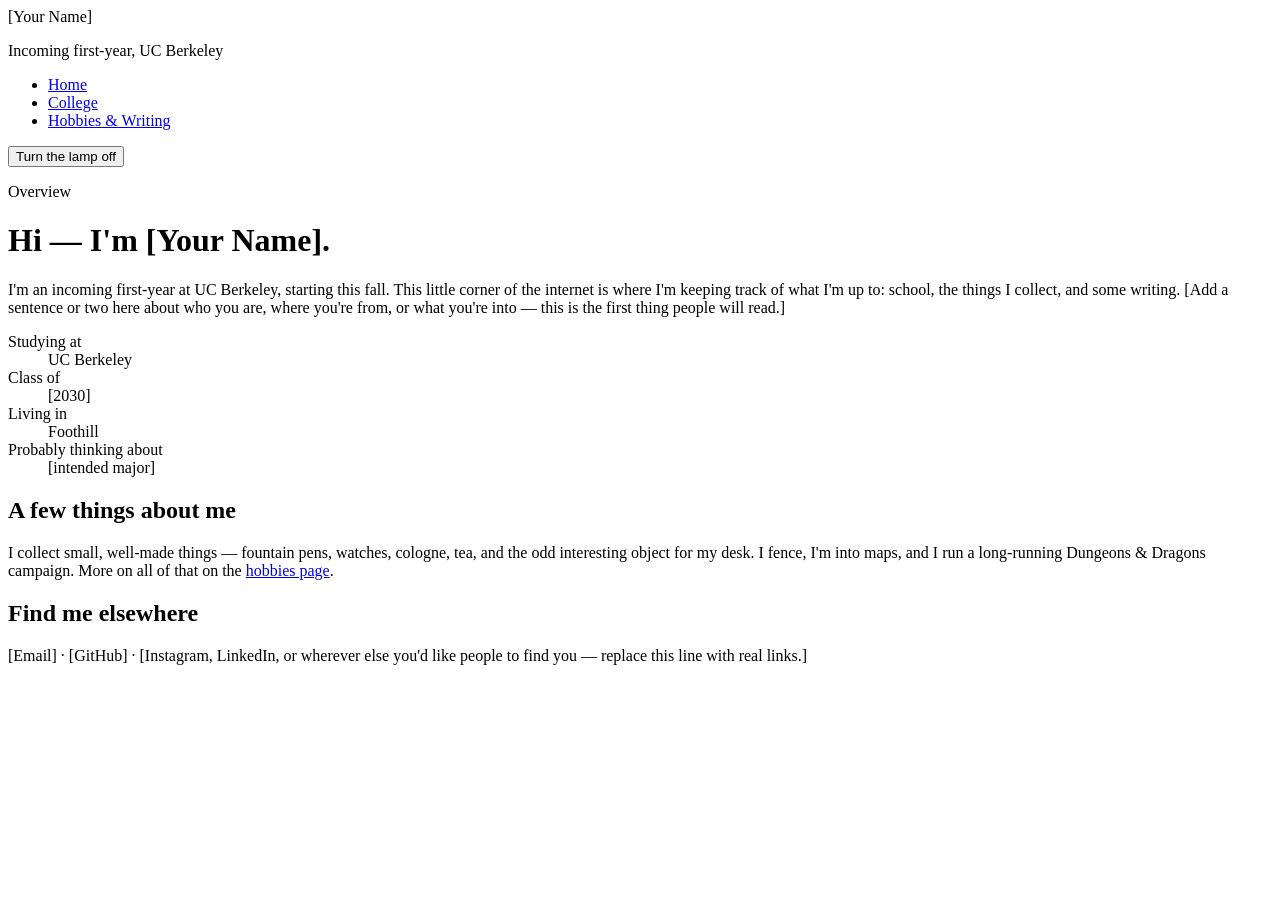
==== index.html @ f9ba8dd5 "Add files via upload" ====
<!DOCTYPE html>
<html lang="en">
<head>
<meta charset="UTF-8">
<meta name="viewport" content="width=device-width, initial-scale=1.0">
<title>[Your Name] — Home</title>
<meta name="description" content="Personal site of [Your Name], incoming first-year at UC Berkeley.">
<link rel="preconnect" href="https://fonts.googleapis.com">
<link href="https://fonts.googleapis.com/css2?family=Fraunces:opsz,wght@9..144,500;9..144,600&family=Inter:wght@400;500;600&display=swap" rel="stylesheet">
<link rel="stylesheet" href="css/style.css">
<script>
  // Apply saved theme before paint to avoid a flash of the wrong theme
  (function(){var t=localStorage.getItem('site-theme');if(t==='dark'){document.documentElement.setAttribute('data-theme','dark');}})();
</script>
</head>
<body>
<div class="shell">

  <aside class="sidebar">
    <div class="mark">[Your Name]</div>
    <p class="tagline">Incoming first-year, UC Berkeley</p>
    <nav class="primary-nav" aria-label="Primary">
      <ul>
        <li><a href="index.html" class="active">Home</a></li>
        <li><a href="college.html">College</a></li>
        <li><a href="hobbies.html">Hobbies &amp; Writing</a></li>
      </ul>
    </nav>
    <div class="sidebar-footer">
      <button type="button" class="lamp-toggle" data-lamp-toggle>Turn the lamp off</button>
    </div>
  </aside>

  <main>
    <div class="content">
      <p class="eyebrow">Overview</p>
      <h1>Hi — I'm [Your Name].</h1>
      <p>
        I'm an incoming first-year at UC Berkeley, starting this fall.
        This little corner of the internet is where I'm keeping track of
        what I'm up to: school, the things I collect, and some writing.
        [Add a sentence or two here about who you are, where you're from,
        or what you're into — this is the first thing people will read.]
      </p>

      <dl class="facts-grid">
        <div class="fact">
          <dt>Studying at</dt>
          <dd>UC Berkeley</dd>
        </div>
        <div class="fact">
          <dt>Class of</dt>
          <dd>[2030]</dd>
        </div>
        <div class="fact">
          <dt>Living in</dt>
          <dd>Foothill</dd>
        </div>
        <div class="fact">
          <dt>Probably thinking about</dt>
          <dd>[intended major]</dd>
        </div>
      </dl>

      <h2>A few things about me</h2>
      <p>
        I collect small, well-made things — fountain pens, watches,
        cologne, tea, and the odd interesting object for my desk. I fence,
        I'm into maps, and I run a long-running Dungeons &amp; Dragons
        campaign. More on all of that on the
        <a href="hobbies.html">hobbies page</a>.
      </p>

      <h2>Find me elsewhere</h2>
      <p>
        [Email] · [GitHub] · [Instagram, LinkedIn, or wherever else you'd
        like people to find you — replace this line with real links.]
      </p>
    </div>
  </main>

</div>
<script src="js/script.js"></script>
</body>
</html>
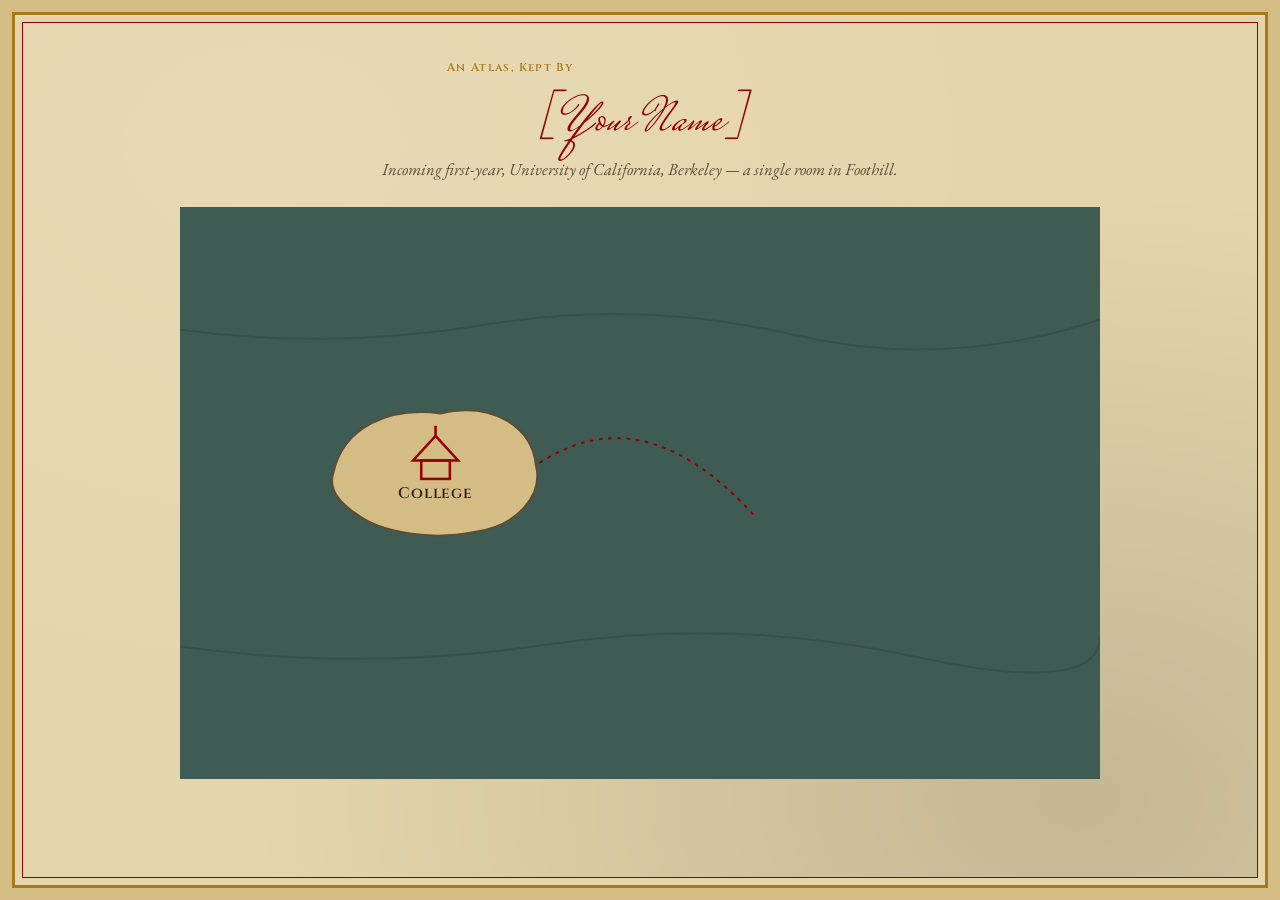
==== commit 76ffa34a: "Update title and restructure HTML layout" ====
--- a/index.html
+++ b/index.html
@@ -3,83 +3,48 @@
 <head>
 <meta charset="UTF-8">
 <meta name="viewport" content="width=device-width, initial-scale=1.0">
-<title>[Your Name] — Home</title>
+<title>[Your Name] — An Atlas</title>
 <meta name="description" content="Personal site of [Your Name], incoming first-year at UC Berkeley.">
 <link rel="preconnect" href="https://fonts.googleapis.com">
-<link href="https://fonts.googleapis.com/css2?family=Fraunces:opsz,wght@9..144,500;9..144,600&family=Inter:wght@400;500;600&display=swap" rel="stylesheet">
+<link href="https://fonts.googleapis.com/css2?family=Cinzel:wght@600&family=EB+Garamond:ital,wght@0,400;0,600;1,400;1,600&family=Mrs+Saint+Delafield&display=swap" rel="stylesheet">
 <link rel="stylesheet" href="css/style.css">
 <script>
-  // Apply saved theme before paint to avoid a flash of the wrong theme
   (function(){var t=localStorage.getItem('site-theme');if(t==='dark'){document.documentElement.setAttribute('data-theme','dark');}})();
 </script>
 </head>
 <body>
-<div class="shell">
+<div class="page-frame">
 
-  <aside class="sidebar">
-    <div class="mark">[Your Name]</div>
-    <p class="tagline">Incoming first-year, UC Berkeley</p>
-    <nav class="primary-nav" aria-label="Primary">
-      <ul>
-        <li><a href="index.html" class="active">Home</a></li>
-        <li><a href="college.html">College</a></li>
-        <li><a href="hobbies.html">Hobbies &amp; Writing</a></li>
-      </ul>
-    </nav>
-    <div class="sidebar-footer">
-      <button type="button" class="lamp-toggle" data-lamp-toggle>Turn the lamp off</button>
-    </div>
-  </aside>
+  <header class="atlas-header">
+    <p class="small-caps-label">An Atlas, Kept By</p>
+    <h1>[Your Name]</h1>
+    <p class="tagline">Incoming first-year, University of California, Berkeley — a single room in Foothill.</p>
+  </header>
 
-  <main>
-    <div class="content">
-      <p class="eyebrow">Overview</p>
-      <h1>Hi — I'm [Your Name].</h1>
-      <p>
-        I'm an incoming first-year at UC Berkeley, starting this fall.
-        This little corner of the internet is where I'm keeping track of
-        what I'm up to: school, the things I collect, and some writing.
-        [Add a sentence or two here about who you are, where you're from,
-        or what you're into — this is the first thing people will read.]
-      </p>
+  <div class="map-wrap">
+    <svg viewBox="0 0 900 560" role="img" aria-labelledby="mapTitle mapDesc">
+      <title id="mapTitle">A map of this site</title>
+      <desc id="mapDesc">An illustrated map with two isles — College and Hobbies &amp; Writing — each linking to a page.</desc>
 
-      <dl class="facts-grid">
-        <div class="fact">
-          <dt>Studying at</dt>
-          <dd>UC Berkeley</dd>
-        </div>
-        <div class="fact">
-          <dt>Class of</dt>
-          <dd>[2030]</dd>
-        </div>
-        <div class="fact">
-          <dt>Living in</dt>
-          <dd>Foothill</dd>
-        </div>
-        <div class="fact">
-          <dt>Probably thinking about</dt>
-          <dd>[intended major]</dd>
-        </div>
-      </dl>
+      <!-- sea -->
+      <rect x="0" y="0" width="900" height="560" fill="var(--sea)"></rect>
+      <path d="M0,120 Q150,140 300,115 T600,125 T900,110" stroke="var(--sea-deep)" stroke-width="2" fill="none" opacity=".5"></path>
+      <path d="M0,430 Q180,455 360,428 T720,440 T900,420" stroke="var(--sea-deep)" stroke-width="2" fill="none" opacity=".5"></path>
 
-      <h2>A few things about me</h2>
-      <p>
-        I collect small, well-made things — fountain pens, watches,
-        cologne, tea, and the odd interesting object for my desk. I fence,
-        I'm into maps, and I run a long-running Dungeons &amp; Dragons
-        campaign. More on all of that on the
-        <a href="hobbies.html">hobbies page</a>.
-      </p>
+      <!-- route between isles -->
+      <path class="route-line" d="M345,255 Q450,180 560,300"></path>
 
-      <h2>Find me elsewhere</h2>
-      <p>
-        [Email] · [GitHub] · [Instagram, LinkedIn, or wherever else you'd
-        like people to find you — replace this line with real links.]
-      </p>
-    </div>
-  </main>
+      <!-- College isle -->
+      <a href="college.html" class="isle-link" aria-label="Go to the College page">
+        <path class="isle-shape" d="M150,260 C160,215 205,195 255,202 C305,190 345,215 348,252 C356,282 330,312 288,318 C248,326 198,320 172,300 C154,288 145,275 150,260 Z"></path>
+        <g class="isle-icon" transform="translate(250,238)">
+          <path d="M-22,10 L0,-14 L22,10 Z" fill="none" stroke="var(--oxblood)" stroke-width="2.5"></path>
+          <rect x="-14" y="10" width="28" height="18" fill="none" stroke="var(--oxblood)" stroke-width="2.5"></rect>
+          <line x1="0" y1="-14" x2="0" y2="-24" stroke="var(--oxblood)" stroke-width="2.5"></line>
+        </g>
+        <text class="isle-label" x="250" y="285" text-anchor="middle">College</text>
+      </a>
 
-</div>
-<script src="js/script.js"></script>
-</body>
-</html>
+      <!-- Hobbies & Writing isle -->
+      <a href="hobbies.html" class="isle-link" aria-label="Go to the Hobbies and Writing page">
+        <path class="isle-shape"
--- a/css/style.css
+++ b/css/style.css
@@ -0,0 +1,335 @@
+/* ============================================
+   Personal site — antique atlas / chart theme
+   ============================================ */
+
+:root {
+  --parchment: #e4d5ac;
+  --parchment-deep: #d3bd85;
+  --ink: #2b2013;
+  --ink-soft: #5c4d38;
+  --oxblood: #950000;
+  --oxblood-soft: #7a1f1f;
+  --gold: #a8791a;
+  --gold-bright: #c9971f;
+  --sea: #3e5c54;
+  --sea-deep: #2c4640;
+  --rule: #a9895a;
+  --radius: 2px;
+  --maxw: 660px;
+}
+
+html[data-theme="dark"] {
+  --parchment: #1c1712;
+  --parchment-deep: #140f0b;
+  --ink: #ecdfc0;
+  --ink-soft: #b8a67f;
+  --oxblood: #c23b3b;
+  --oxblood-soft: #e0605f;
+  --gold: #d4af37;
+  --gold-bright: #e8c766;
+  --sea: #24413b;
+  --sea-deep: #162b26;
+  --rule: #5c4d38;
+}
+
+* { box-sizing: border-box; }
+
+body {
+  margin: 0;
+  background: var(--parchment-deep);
+  color: var(--ink);
+  font-family: "EB Garamond", Georgia, serif;
+  font-size: 19px;
+  line-height: 1.6;
+  transition: background-color .2s ease, color .2s ease;
+}
+
+h1, h2 {
+  font-family: "Mrs Saint Delafield", cursive;
+  font-weight: 400;
+  color: var(--oxblood);
+  margin: 0 0 .25rem;
+  line-height: 1.15;
+}
+
+h1 { font-size: 3.1rem; }
+h2 { font-size: 2rem; margin-top: 2.25rem; }
+
+h3 {
+  font-family: "EB Garamond", Georgia, serif;
+  font-style: italic;
+  font-weight: 600;
+  font-size: 1.2rem;
+  color: var(--ink);
+  margin: 0 0 .4rem;
+}
+
+p { margin: 0 0 1.1rem; max-width: var(--maxw); }
+
+a { color: var(--oxblood-soft); }
+a:hover { color: var(--gold-bright); }
+
+a:focus-visible, button:focus-visible {
+  outline: 2px solid var(--gold-bright);
+  outline-offset: 2px;
+}
+
+.small-caps-label {
+  font-family: "Cinzel", serif;
+  font-weight: 600;
+  font-size: .72rem;
+  letter-spacing: .12em;
+  color: var(--gold);
+}
+
+/* ---------- page frame ---------- */
+
+.page-frame {
+  position: relative;
+  margin: 12px;
+  min-height: calc(100vh - 24px);
+  background: var(--parchment);
+  background-image:
+    radial-gradient(ellipse at 20% 15%, rgba(255,255,255,.10), transparent 55%),
+    radial-gradient(ellipse at 85% 90%, rgba(0,0,0,.14), transparent 55%);
+  border: 3px solid var(--gold);
+  box-shadow:
+    inset 0 0 0 7px var(--parchment),
+    inset 0 0 0 8px var(--oxblood);
+  padding: 2.75rem 1.5rem 3rem;
+}
+
+/* ---------- chart nav (subpages) ---------- */
+
+.chart-nav {
+  display: flex;
+  justify-content: space-between;
+  align-items: baseline;
+  max-width: 920px;
+  margin: 0 auto 2rem;
+  padding-bottom: .85rem;
+  border-bottom: 1px solid var(--rule);
+}
+
+.chart-nav .return-link {
+  font-style: italic;
+  text-decoration: none;
+  font-size: 1.02rem;
+}
+
+.chart-nav .return-link:hover { text-decoration: underline; }
+
+.chart-nav .mark {
+  font-family: "Mrs Saint Delafield", cursive;
+  color: var(--ink-soft);
+  font-size: 1.3rem;
+}
+
+/* ---------- generic page column ---------- */
+
+.column {
+  max-width: 920px;
+  margin: 0 auto;
+}
+
+.column .content { max-width: var(--maxw); }
+
+.content > p:first-of-type::first-letter {
+  font-family: "Mrs Saint Delafield", cursive;
+  font-size: 3.4rem;
+  color: var(--oxblood);
+  float: left;
+  line-height: .8;
+  margin: .1rem .15rem 0 0;
+}
+
+/* ---------- home page ---------- */
+
+.atlas-header { text-align: center; max-width: 920px; margin: 0 auto 1.5rem; }
+.atlas-header .tagline {
+  font-style: italic;
+  color: var(--ink-soft);
+  max-width: none;
+  font-size: 1.05rem;
+}
+
+.map-wrap { max-width: 920px; margin: 0 auto; }
+
+.map-wrap svg { width: 100%; height: auto; display: block; }
+
+.isle-link { cursor: pointer; }
+.isle-link .isle-shape { transition: fill .2s ease; fill: var(--parchment-deep); stroke: var(--ink-soft); stroke-width: 2; }
+.isle-link:hover .isle-shape, .isle-link:focus-visible .isle-shape { fill: var(--gold); }
+.isle-link .isle-icon { transition: transform .2s ease; transform-origin: center; }
+.isle-link:hover .isle-icon, .isle-link:focus-visible .isle-icon { transform: translateY(-5px); }
+.isle-link .isle-label { font-family: "Cinzel", serif; font-weight: 600; font-size: 15px; letter-spacing: .06em; fill: var(--ink); transition: fill .2s ease; }
+.isle-link:hover .isle-label, .isle-link:focus-visible .isle-label { fill: var(--oxblood); }
+.isle-link:focus-visible { outline: none; }
+
+.route-line { fill: none; stroke: var(--oxblood); stroke-width: 2; stroke-dasharray: 2 7; stroke-linecap: round; }
+
+.compass text { font-family: "Cinzel", serif; font-weight: 600; fill: var(--ink-soft); }
+.compass .needle { fill: var(--oxblood); }
+.compass circle, .compass line { stroke: var(--gold); }
+
+.map-hint {
+  text-align: center;
+  font-style: italic;
+  color: var(--ink-soft);
+  font-size: .95rem;
+  margin: 1.25rem 0 2rem;
+}
+
+/* ---------- legend / key cartouche ---------- */
+
+.legend {
+  max-width: 560px;
+  margin: 0 auto 1rem;
+  border: 1px solid var(--rule);
+  padding: 1.1rem 1.4rem;
+  background: rgba(0,0,0,.02);
+}
+
+.legend h2 {
+  font-size: 1.3rem;
+  text-align: center;
+  margin-top: 0;
+}
+
+.legend dl {
+  display: grid;
+  grid-template-columns: auto 1fr;
+  gap: .35rem 1rem;
+  margin: 0;
+}
+
+.legend dt {
+  font-family: "Cinzel", serif;
+  font-size: .7rem;
+  letter-spacing: .08em;
+  color: var(--gold);
+  align-self: baseline;
+  padding-top: .1rem;
+}
+
+.legend dd { margin: 0; }
+
+.footer-note {
+  text-align: center;
+  font-size: .82rem;
+  color: var(--ink-soft);
+  margin-top: 2.5rem;
+}
+
+.lamp-toggle {
+  display: block;
+  margin: 1rem auto 0;
+  background: none;
+  border: 1px solid var(--rule);
+  color: var(--ink-soft);
+  font-family: "EB Garamond", serif;
+  font-style: italic;
+  font-size: .85rem;
+  padding: .3rem .8rem;
+  border-radius: var(--radius);
+  cursor: pointer;
+}
+
+.lamp-toggle:hover { border-color: var(--gold); color: var(--ink); }
+
+/* ---------- dispatch card ---------- */
+
+.card {
+  position: relative;
+  border: 1px solid var(--rule);
+  background: rgba(0,0,0,.02);
+  padding: 1.3rem 1.4rem 1.1rem;
+  margin: 1.6rem 0;
+  max-width: var(--maxw);
+}
+
+.card .tab {
+  position: absolute;
+  top: -.65rem;
+  left: 1rem;
+  background: var(--oxblood);
+  color: var(--parchment);
+  font-family: "Cinzel", serif;
+  font-size: .65rem;
+  letter-spacing: .08em;
+  padding: .2rem .6rem;
+  border: 1px solid var(--gold);
+}
+
+.card h3 { margin-top: 0; }
+.card p:last-child { margin-bottom: 0; }
+
+/* ---------- timeline (ship's log) ---------- */
+
+.timeline { margin: 1.5rem 0 2rem; max-width: var(--maxw); }
+
+.timeline-item {
+  position: relative;
+  padding-left: 1.4rem;
+  border-left: 2px dashed var(--oxblood-soft);
+  padding-bottom: 1.75rem;
+}
+
+.timeline-item:last-child { padding-bottom: 0; }
+
+.timeline-item::before {
+  content: "";
+  position: absolute;
+  left: -6px;
+  top: .3rem;
+  width: 9px;
+  height: 9px;
+  border-radius: 50%;
+  background: var(--gold);
+  border: 1px solid var(--oxblood);
+}
+
+.timeline-year {
+  display: block;
+  font-family: "Cinzel", serif;
+  color: var(--oxblood);
+  font-size: .78rem;
+  letter-spacing: .06em;
+  margin-bottom: .15rem;
+}
+
+/* ---------- tags ---------- */
+
+.tag {
+  display: inline-block;
+  font-family: "Cinzel", serif;
+  font-size: .68rem;
+  letter-spacing: .05em;
+  padding: .25rem .6rem;
+  border: 1px solid var(--oxblood);
+  color: var(--oxblood-soft);
+  margin: .15rem .35rem .15rem 0;
+}
+
+.tag-row { margin: .9rem 0 1.6rem; max-width: var(--maxw); }
+
+hr.rule {
+  border: none;
+  border-top: 1px solid var(--rule);
+  margin: 2.5rem 0;
+  max-width: var(--maxw);
+}
+
+/* ---------- responsive ---------- */
+
+@media (max-width: 640px) {
+  body { font-size: 17px; }
+  h1 { font-size: 2.4rem; }
+  .page-frame { padding: 2rem 1rem 2.5rem; }
+  .legend dl { grid-template-columns: 1fr; gap: .1rem 0; }
+  .legend dt { margin-top: .5rem; }
+}
+
+@media (prefers-reduced-motion: reduce) {
+  * { transition: none !important; }
+}
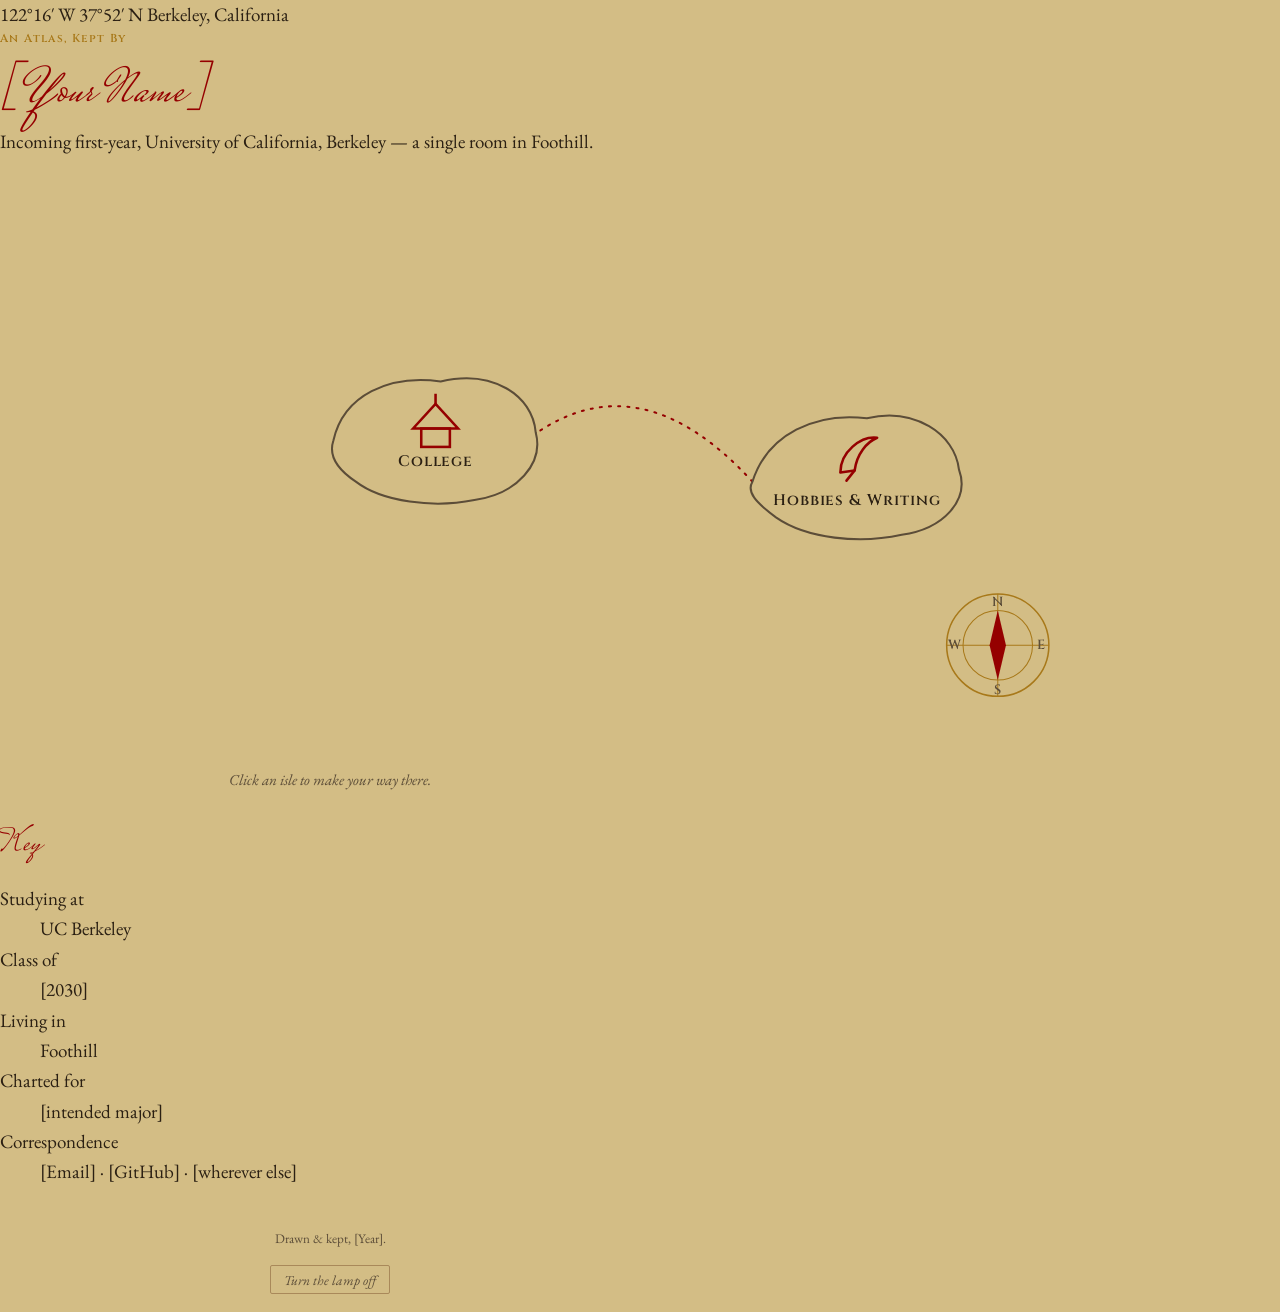
==== commit 07b4f8aa: "Add files via upload" ====
--- a/index.html
+++ b/index.html
@@ -13,23 +13,29 @@
 </script>
 </head>
 <body>
-<div class="page-frame">
 
-  <header class="atlas-header">
+<div class="ocean-scene" aria-hidden="true">
+  <div class="ocean-layer ocean-layer--graticule" data-speed="0.02"></div>
+  <div class="ocean-layer ocean-layer--waves-1" data-speed="0.06"></div>
+  <div class="ocean-layer ocean-layer--waves-2" data-speed="0.1"></div>
+  <div class="ocean-layer ocean-layer--waves-3" data-speed="0.14"></div>
+  <span class="geo-label geo-label--tl">122°16&prime; W</span>
+  <span class="geo-label geo-label--tr">37°52&prime; N</span>
+  <span class="geo-label geo-label--bl">Berkeley, California</span>
+</div>
+
+<main class="archipelago">
+
+  <div class="isle-block isle-block--1 isle-block--hero">
     <p class="small-caps-label">An Atlas, Kept By</p>
     <h1>[Your Name]</h1>
     <p class="tagline">Incoming first-year, University of California, Berkeley — a single room in Foothill.</p>
-  </header>
+  </div>
 
   <div class="map-wrap">
     <svg viewBox="0 0 900 560" role="img" aria-labelledby="mapTitle mapDesc">
       <title id="mapTitle">A map of this site</title>
       <desc id="mapDesc">An illustrated map with two isles — College and Hobbies &amp; Writing — each linking to a page.</desc>
-
-      <!-- sea -->
-      <rect x="0" y="0" width="900" height="560" fill="var(--sea)"></rect>
-      <path d="M0,120 Q150,140 300,115 T600,125 T900,110" stroke="var(--sea-deep)" stroke-width="2" fill="none" opacity=".5"></path>
-      <path d="M0,430 Q180,455 360,428 T720,440 T900,420" stroke="var(--sea-deep)" stroke-width="2" fill="none" opacity=".5"></path>
 
       <!-- route between isles -->
       <path class="route-line" d="M345,255 Q450,180 560,300"></path>
@@ -47,4 +53,49 @@
 
       <!-- Hobbies & Writing isle -->
       <a href="hobbies.html" class="isle-link" aria-label="Go to the Hobbies and Writing page">
-        <path class="isle-shape"
+        <path class="isle-shape" d="M560,300 C575,253 622,232 672,238 C718,227 758,253 762,288 C773,318 747,346 706,352 C665,361 613,356 583,335 C563,320 554,310 560,300 Z"></path>
+        <g class="isle-icon" transform="translate(662,275)">
+          <path d="M-16,16 C-16,-4 4,-20 20,-18 C10,-14 0,-2 -2,14 Z" fill="none" stroke="var(--oxblood)" stroke-width="2.5" stroke-linejoin="round"></path>
+          <line x1="-2" y1="14" x2="-10" y2="24" stroke="var(--oxblood)" stroke-width="2.5" stroke-linecap="round"></line>
+        </g>
+        <text class="isle-label" x="662" y="323" text-anchor="middle">Hobbies &amp; Writing</text>
+      </a>
+
+      <!-- compass rose -->
+      <g class="compass" transform="translate(800,460)">
+        <circle cx="0" cy="0" r="50" fill="none" stroke-width="1.5"></circle>
+        <circle cx="0" cy="0" r="34" fill="none" stroke-width="1"></circle>
+        <line x1="0" y1="-50" x2="0" y2="50" stroke-width="1"></line>
+        <line x1="-50" y1="0" x2="50" y2="0" stroke-width="1"></line>
+        <polygon class="needle" points="0,-34 8,0 0,34 -8,0"></polygon>
+        <text x="0" y="-38" text-anchor="middle" font-size="13">N</text>
+        <text x="0" y="48" text-anchor="middle" font-size="13">S</text>
+        <text x="42" y="4" text-anchor="middle" font-size="13">E</text>
+        <text x="-42" y="4" text-anchor="middle" font-size="13">W</text>
+      </g>
+    </svg>
+  </div>
+
+  <p class="map-hint">Click an isle to make your way there.</p>
+
+  <div class="isle-block isle-block--2">
+    <h2>Key</h2>
+    <dl class="key-list">
+      <dt>Studying at</dt><dd>UC Berkeley</dd>
+      <dt>Class of</dt><dd>[2030]</dd>
+      <dt>Living in</dt><dd>Foothill</dd>
+      <dt>Charted for</dt><dd>[intended major]</dd>
+      <dt>Correspondence</dt><dd>[Email] · [GitHub] · [wherever else]</dd>
+    </dl>
+  </div>
+
+  <p class="footer-note">
+    Drawn &amp; kept, [Year].<br>
+    <button type="button" class="lamp-toggle" data-lamp-toggle>Trim the lamp</button>
+  </p>
+
+</main>
+
+<script src="js/script.js"></script>
+</body>
+</html>
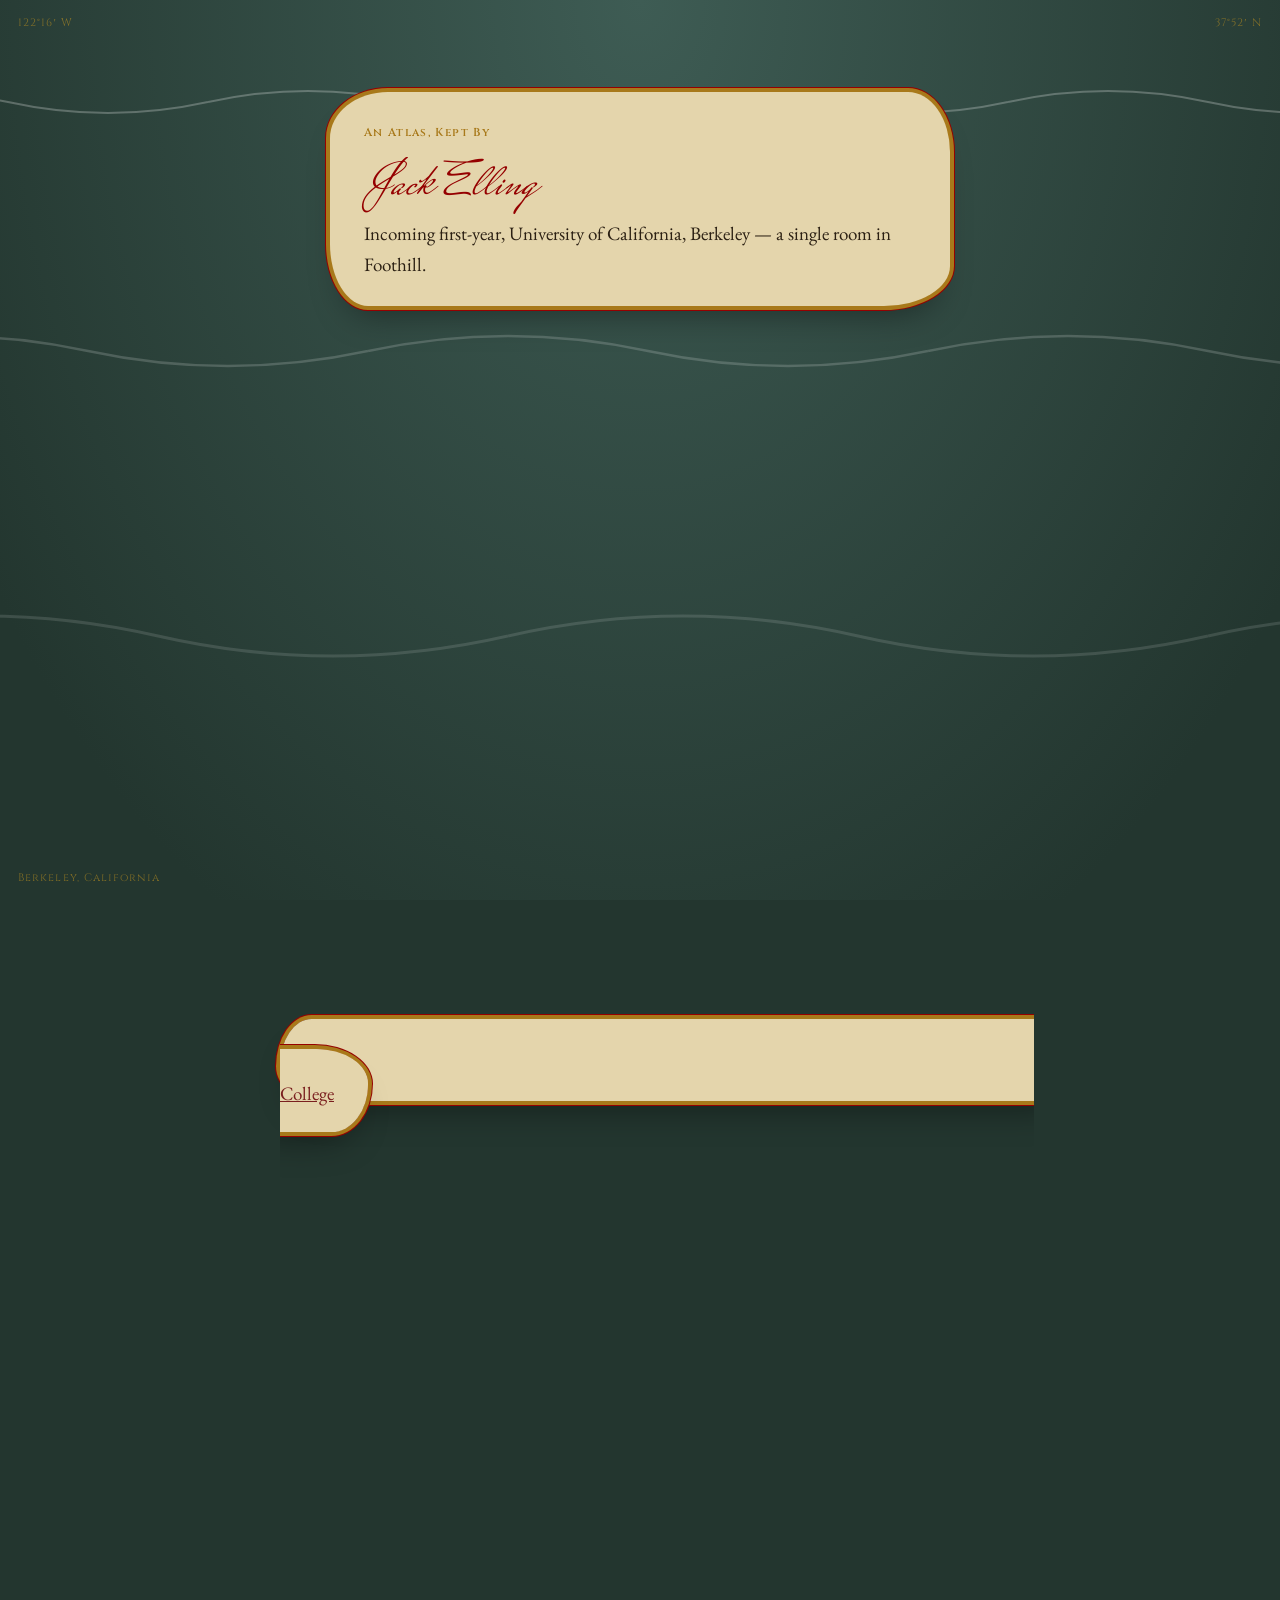
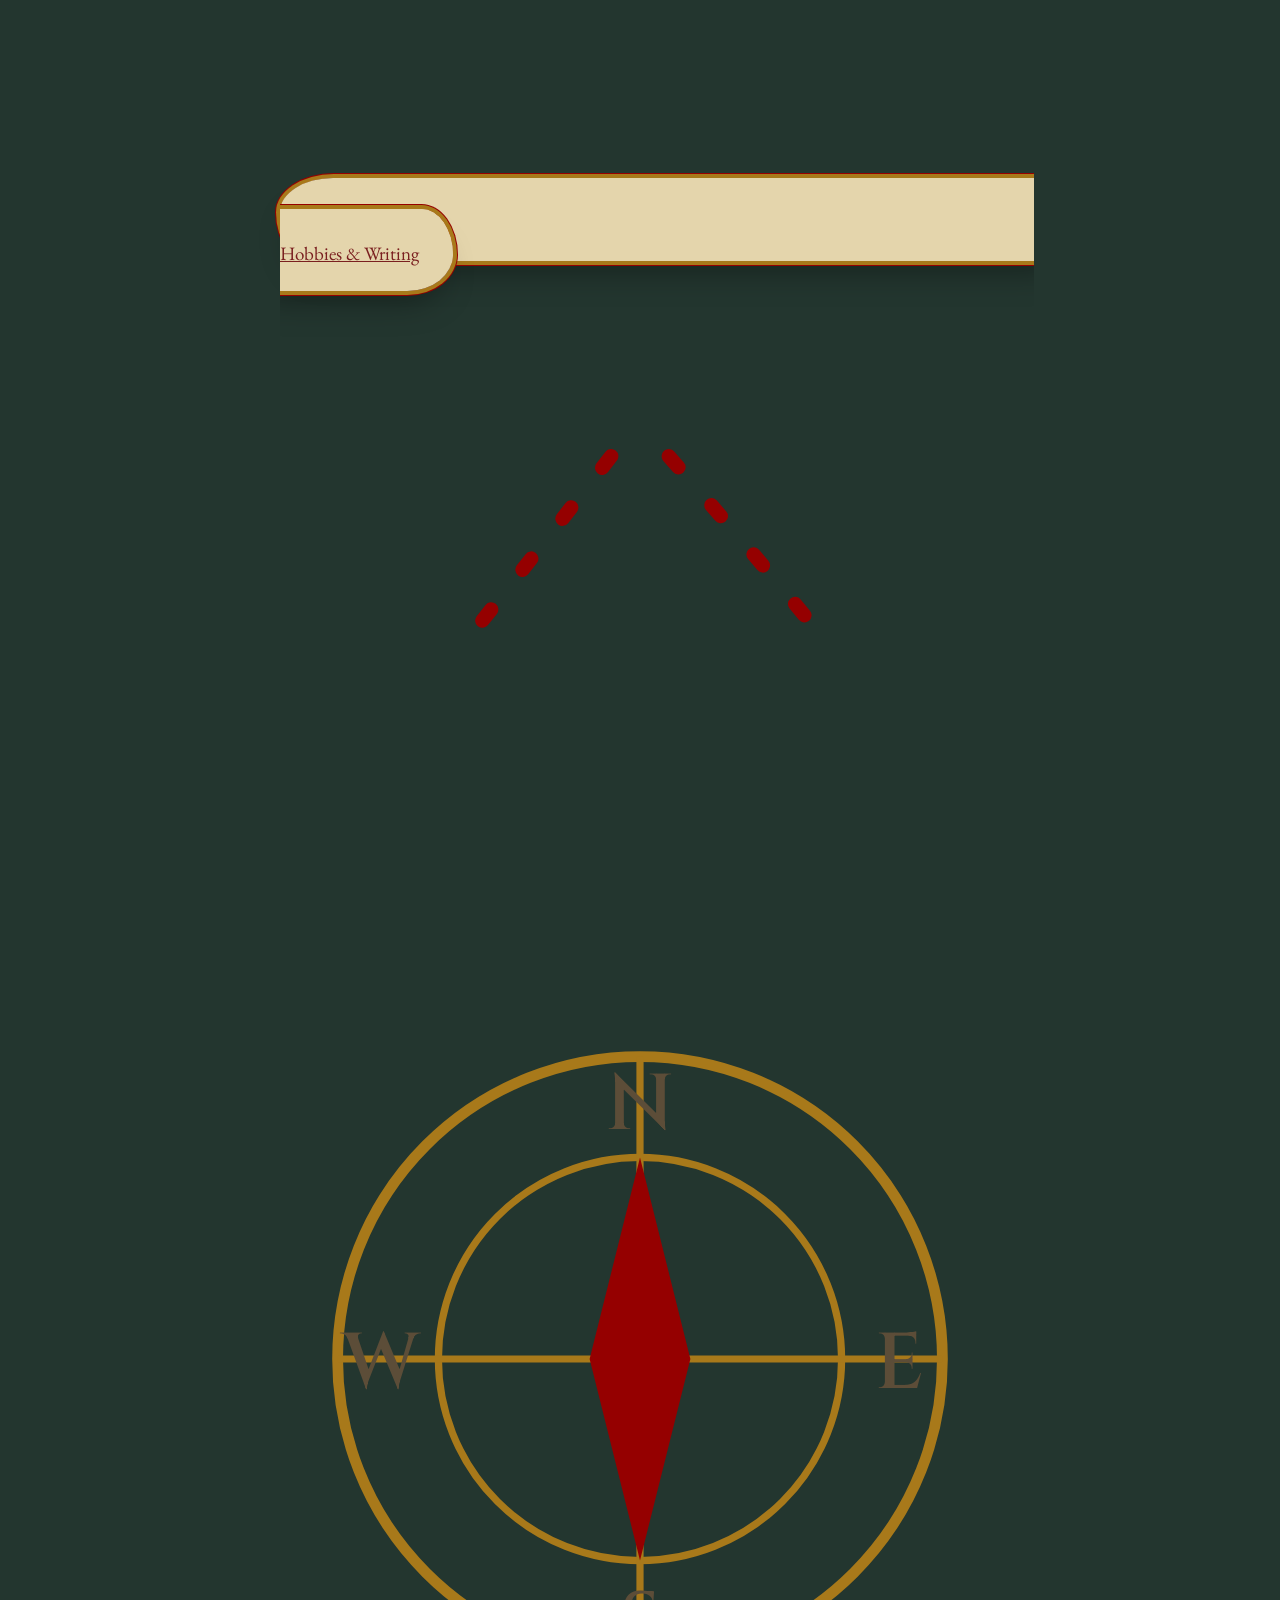
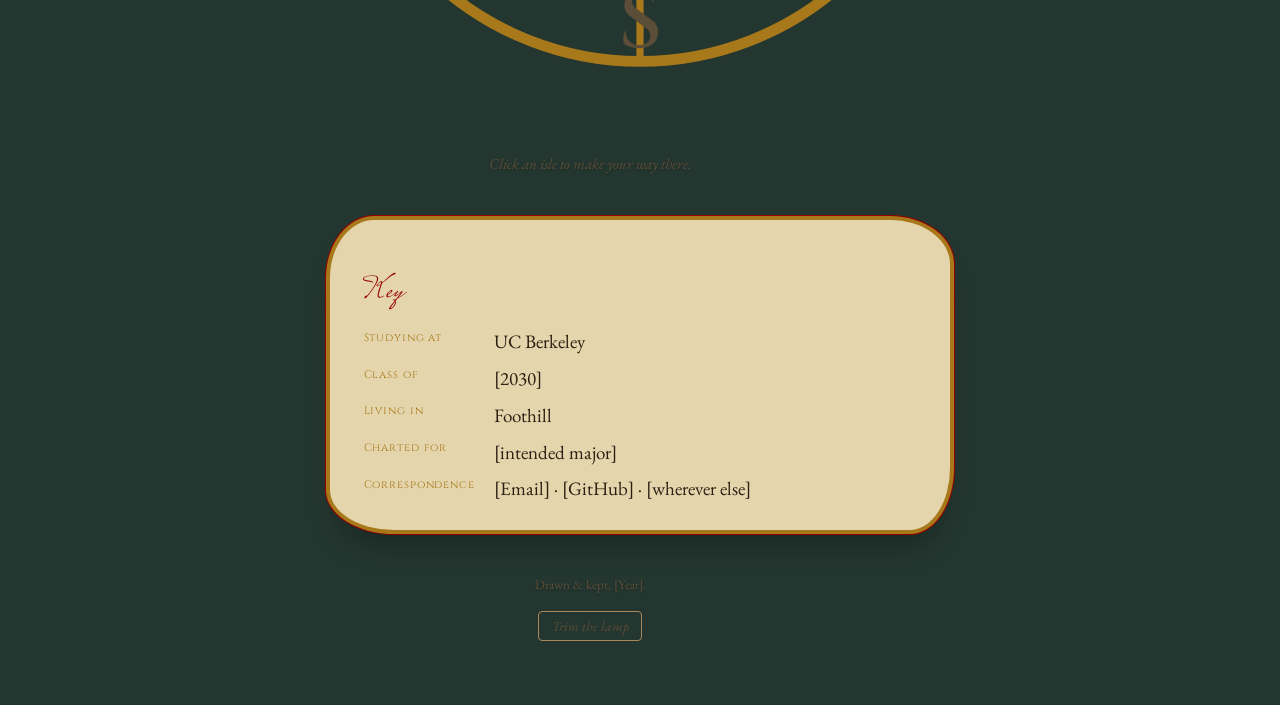
==== commit b34ba943: "Add files via upload" ====
--- a/index.html
+++ b/index.html
@@ -3,8 +3,8 @@
 <head>
 <meta charset="UTF-8">
 <meta name="viewport" content="width=device-width, initial-scale=1.0">
-<title>[Your Name] — An Atlas</title>
-<meta name="description" content="Personal site of [Your Name], incoming first-year at UC Berkeley.">
+<title>Jack Elling — An Atlas</title>
+<meta name="description" content="Personal site of Jack Elling, incoming first-year at UC Berkeley.">
 <link rel="preconnect" href="https://fonts.googleapis.com">
 <link href="https://fonts.googleapis.com/css2?family=Cinzel:wght@600&family=EB+Garamond:ital,wght@0,400;0,600;1,400;1,600&family=Mrs+Saint+Delafield&display=swap" rel="stylesheet">
 <link rel="stylesheet" href="css/style.css">
@@ -15,10 +15,10 @@
 <body>
 
 <div class="ocean-scene" aria-hidden="true">
-  <div class="ocean-layer ocean-layer--graticule" data-speed="0.02"></div>
   <div class="ocean-layer ocean-layer--waves-1" data-speed="0.06"></div>
   <div class="ocean-layer ocean-layer--waves-2" data-speed="0.1"></div>
   <div class="ocean-layer ocean-layer--waves-3" data-speed="0.14"></div>
+  <svg class="graticule-svg"></svg>
   <span class="geo-label geo-label--tl">122°16&prime; W</span>
   <span class="geo-label geo-label--tr">37°52&prime; N</span>
   <span class="geo-label geo-label--bl">Berkeley, California</span>
@@ -26,59 +26,59 @@
 
 <main class="archipelago">
 
-  <div class="isle-block isle-block--1 isle-block--hero">
-    <p class="small-caps-label">An Atlas, Kept By</p>
-    <h1>[Your Name]</h1>
-    <p class="tagline">Incoming first-year, University of California, Berkeley — a single room in Foothill.</p>
-  </div>
+  <div class="atlas-cluster">
 
-  <div class="map-wrap">
-    <svg viewBox="0 0 900 560" role="img" aria-labelledby="mapTitle mapDesc">
-      <title id="mapTitle">A map of this site</title>
-      <desc id="mapDesc">An illustrated map with two isles — College and Hobbies &amp; Writing — each linking to a page.</desc>
+    <div class="isle--home isle-block isle-block--1">
+      <p class="small-caps-label">An Atlas, Kept By</p>
+      <h1>Jack Elling</h1>
+      <p class="tagline">Incoming first-year, University of California, Berkeley — a single room in Foothill.</p>
+    </div>
 
-      <!-- route between isles -->
-      <path class="route-line" d="M345,255 Q450,180 560,300"></path>
+    <a href="college.html" class="isle--nav isle--college isle-block isle-block--2" aria-label="Go to the College page">
+      <span class="isle-icon-wrap">
+        <svg viewBox="0 0 40 40" aria-hidden="true">
+          <path d="M6,24 L20,10 L34,24" fill="none" stroke-width="2.5" stroke-linejoin="round"></path>
+          <rect x="11" y="24" width="18" height="12" fill="none" stroke-width="2.5"></rect>
+          <line x1="20" y1="10" x2="20" y2="2" stroke-width="2.5"></line>
+        </svg>
+      </span>
+      <span class="isle-label-text">College</span>
+    </a>
 
-      <!-- College isle -->
-      <a href="college.html" class="isle-link" aria-label="Go to the College page">
-        <path class="isle-shape" d="M150,260 C160,215 205,195 255,202 C305,190 345,215 348,252 C356,282 330,312 288,318 C248,326 198,320 172,300 C154,288 145,275 150,260 Z"></path>
-        <g class="isle-icon" transform="translate(250,238)">
-          <path d="M-22,10 L0,-14 L22,10 Z" fill="none" stroke="var(--oxblood)" stroke-width="2.5"></path>
-          <rect x="-14" y="10" width="28" height="18" fill="none" stroke="var(--oxblood)" stroke-width="2.5"></rect>
-          <line x1="0" y1="-14" x2="0" y2="-24" stroke="var(--oxblood)" stroke-width="2.5"></line>
-        </g>
-        <text class="isle-label" x="250" y="285" text-anchor="middle">College</text>
-      </a>
+    <a href="hobbies.html" class="isle--nav isle--hobbies isle-block isle-block--3" aria-label="Go to the Hobbies and Writing page">
+      <span class="isle-icon-wrap">
+        <svg viewBox="0 0 40 40" aria-hidden="true">
+          <path d="M10,32 C10,14 24,4 36,6 C22,10 14,20 12,30 Z" fill="none" stroke-width="2.5" stroke-linejoin="round"></path>
+          <line x1="12" y1="30" x2="6" y2="36" stroke-width="2.5" stroke-linecap="round"></line>
+        </svg>
+      </span>
+      <span class="isle-label-text">Hobbies &amp; Writing</span>
+    </a>
 
-      <!-- Hobbies & Writing isle -->
-      <a href="hobbies.html" class="isle-link" aria-label="Go to the Hobbies and Writing page">
-        <path class="isle-shape" d="M560,300 C575,253 622,232 672,238 C718,227 758,253 762,288 C773,318 747,346 706,352 C665,361 613,356 583,335 C563,320 554,310 560,300 Z"></path>
-        <g class="isle-icon" transform="translate(662,275)">
-          <path d="M-16,16 C-16,-4 4,-20 20,-18 C10,-14 0,-2 -2,14 Z" fill="none" stroke="var(--oxblood)" stroke-width="2.5" stroke-linejoin="round"></path>
-          <line x1="-2" y1="14" x2="-10" y2="24" stroke="var(--oxblood)" stroke-width="2.5" stroke-linecap="round"></line>
-        </g>
-        <text class="isle-label" x="662" y="323" text-anchor="middle">Hobbies &amp; Writing</text>
-      </a>
+    <svg class="route-overlay" viewBox="0 0 100 100" preserveAspectRatio="none" aria-hidden="true">
+      <path class="route-line" d="M46,26 Q32,44 24,54"></path>
+      <path class="route-line" d="M54,26 Q68,42 76,52"></path>
+    </svg>
 
-      <!-- compass rose -->
-      <g class="compass" transform="translate(800,460)">
-        <circle cx="0" cy="0" r="50" fill="none" stroke-width="1.5"></circle>
-        <circle cx="0" cy="0" r="34" fill="none" stroke-width="1"></circle>
-        <line x1="0" y1="-50" x2="0" y2="50" stroke-width="1"></line>
-        <line x1="-50" y1="0" x2="50" y2="0" stroke-width="1"></line>
-        <polygon class="needle" points="0,-34 8,0 0,34 -8,0"></polygon>
-        <text x="0" y="-38" text-anchor="middle" font-size="13">N</text>
-        <text x="0" y="48" text-anchor="middle" font-size="13">S</text>
-        <text x="42" y="4" text-anchor="middle" font-size="13">E</text>
-        <text x="-42" y="4" text-anchor="middle" font-size="13">W</text>
+    <svg class="cluster-compass compass" viewBox="0 0 100 100" aria-hidden="true">
+      <g transform="translate(50,50)">
+        <circle cx="0" cy="0" r="42" fill="none" stroke-width="1.5"></circle>
+        <circle cx="0" cy="0" r="28" fill="none" stroke-width="1"></circle>
+        <line x1="0" y1="-42" x2="0" y2="42" stroke-width="1"></line>
+        <line x1="-42" y1="0" x2="42" y2="0" stroke-width="1"></line>
+        <polygon class="needle" points="0,-28 7,0 0,28 -7,0"></polygon>
+        <text x="0" y="-32" text-anchor="middle" font-size="11">N</text>
+        <text x="0" y="40" text-anchor="middle" font-size="11">S</text>
+        <text x="36" y="4" text-anchor="middle" font-size="11">E</text>
+        <text x="-36" y="4" text-anchor="middle" font-size="11">W</text>
       </g>
     </svg>
+
   </div>
 
   <p class="map-hint">Click an isle to make your way there.</p>
 
-  <div class="isle-block isle-block--2">
+  <div class="isle-block isle-block--4">
     <h2>Key</h2>
     <dl class="key-list">
       <dt>Studying at</dt><dd>UC Berkeley</dd>
--- a/css/style.css
+++ b/css/style.css
@@ -1,5 +1,5 @@
 /* ============================================
-   Personal site — antique atlas / chart theme
+   Personal site — antique atlas / archipelago theme
    ============================================ */
 
 :root {
@@ -12,10 +12,10 @@
   --gold: #a8791a;
   --gold-bright: #c9971f;
   --sea: #3e5c54;
-  --sea-deep: #2c4640;
+  --sea-deep: #23362f;
   --rule: #a9895a;
-  --radius: 2px;
-  --maxw: 660px;
+  --isle-shadow: rgba(0,0,0,.4);
+  --maxw: 620px;
 }
 
 html[data-theme="dark"] {
@@ -27,16 +27,20 @@
   --oxblood-soft: #e0605f;
   --gold: #d4af37;
   --gold-bright: #e8c766;
-  --sea: #24413b;
-  --sea-deep: #162b26;
+  --sea: #1c2f2a;
+  --sea-deep: #0f1c18;
   --rule: #5c4d38;
+  --isle-shadow: rgba(0,0,0,.6);
 }
 
 * { box-sizing: border-box; }
+
+html, body { height: 100%; }
 
 body {
   margin: 0;
-  background: var(--parchment-deep);
+  overflow-x: hidden;
+  background: var(--sea-deep);
   color: var(--ink);
   font-family: "EB Garamond", Georgia, serif;
   font-size: 19px;
@@ -52,8 +56,8 @@
   line-height: 1.15;
 }
 
-h1 { font-size: 3.1rem; }
-h2 { font-size: 2rem; margin-top: 2.25rem; }
+h1 { font-size: 3rem; }
+h2 { font-size: 1.9rem; margin-top: 1.5rem; }
 
 h3 {
   font-family: "EB Garamond", Georgia, serif;
@@ -82,80 +86,169 @@
   color: var(--gold);
 }
 
-/* ---------- page frame ---------- */
-
-.page-frame {
+/* ============================================
+   Ocean scene — fixed, parallaxed background
+   ============================================ */
+
+.ocean-scene {
+  position: fixed;
+  inset: 0;
+  z-index: 0;
+  overflow: hidden;
+  background: radial-gradient(ellipse at 50% 0%, var(--sea), var(--sea-deep) 85%);
+}
+
+.ocean-layer {
+  position: absolute;
+  left: -15%;
+  width: 130%;
+  will-change: transform;
+}
+
+.ocean-layer--graticule {
+  top: -25%;
+  height: 150%;
+  background-image:
+    repeating-linear-gradient(to bottom, rgba(201,151,31,.22) 0 1px, transparent 1px 130px),
+    repeating-linear-gradient(to right, rgba(201,151,31,.22) 0 1px, transparent 1px 170px);
+}
+
+.ocean-layer--waves-1 {
+  top: 8%;
+  height: 60px;
+  opacity: .5;
+  background-image: url("data:image/svg+xml,%3Csvg xmlns='http://www.w3.org/2000/svg' width='400' height='60' viewBox='0 0 400 60'%3E%3Cpath d='M0,30 Q100,8 200,30 T400,30' stroke='%23ffffff' stroke-opacity='0.5' stroke-width='2' fill='none'/%3E%3C/svg%3E");
+  background-repeat: repeat;
+  background-size: 400px 60px;
+}
+
+.ocean-layer--waves-2 {
+  top: 34%;
+  height: 90px;
+  opacity: .35;
+  background-image: url("data:image/svg+xml,%3Csvg xmlns='http://www.w3.org/2000/svg' width='560' height='90' viewBox='0 0 560 90'%3E%3Cpath d='M0,45 Q140,15 280,45 T560,45' stroke='%23ffffff' stroke-opacity='0.5' stroke-width='2.5' fill='none'/%3E%3C/svg%3E");
+  background-repeat: repeat;
+  background-size: 560px 90px;
+}
+
+.ocean-layer--waves-3 {
+  top: 64%;
+  height: 120px;
+  opacity: .25;
+  background-image: url("data:image/svg+xml,%3Csvg xmlns='http://www.w3.org/2000/svg' width='700' height='120' viewBox='0 0 700 120'%3E%3Cpath d='M0,60 Q175,20 350,60 T700,60' stroke='%23ffffff' stroke-opacity='0.5' stroke-width='3' fill='none'/%3E%3C/svg%3E");
+  background-repeat: repeat;
+  background-size: 700px 120px;
+}
+
+.geo-label {
+  position: absolute;
+  font-family: "Cinzel", serif;
+  font-size: .68rem;
+  letter-spacing: .1em;
+  color: rgba(201,151,31,.55);
+  white-space: nowrap;
+}
+
+.geo-label--tl { top: 14px; left: 18px; }
+.geo-label--tr { top: 14px; right: 18px; }
+.geo-label--bl { bottom: 14px; left: 18px; }
+
+/* ============================================
+   Layout
+   ============================================ */
+
+.archipelago {
   position: relative;
-  margin: 12px;
-  min-height: calc(100vh - 24px);
+  z-index: 1;
+  max-width: 760px;
+  margin: 0 auto;
+  padding: 3rem 1.25rem 4rem;
+}
+
+/* ============================================
+   Islands — content sits on these
+   ============================================ */
+
+.isle-block {
+  position: relative;
   background: var(--parchment);
-  background-image:
-    radial-gradient(ellipse at 20% 15%, rgba(255,255,255,.10), transparent 55%),
-    radial-gradient(ellipse at 85% 90%, rgba(0,0,0,.14), transparent 55%);
-  border: 3px solid var(--gold);
+  padding: 2rem 2.1rem 1.6rem;
+  margin: 2.75rem auto;
+  max-width: var(--maxw);
   box-shadow:
-    inset 0 0 0 7px var(--parchment),
-    inset 0 0 0 8px var(--oxblood);
-  padding: 2.75rem 1.5rem 3rem;
-}
-
-/* ---------- chart nav (subpages) ---------- */
-
-.chart-nav {
-  display: flex;
-  justify-content: space-between;
-  align-items: baseline;
-  max-width: 920px;
-  margin: 0 auto 2rem;
-  padding-bottom: .85rem;
-  border-bottom: 1px solid var(--rule);
-}
-
-.chart-nav .return-link {
-  font-style: italic;
-  text-decoration: none;
-  font-size: 1.02rem;
-}
-
-.chart-nav .return-link:hover { text-decoration: underline; }
-
-.chart-nav .mark {
+    0 0 0 4px var(--gold),
+    0 0 0 5px var(--oxblood),
+    0 22px 34px -14px var(--isle-shadow);
+}
+
+.isle-block--1 { border-radius: 58px 42px 66px 38px / 46px 60px 40px 62px; }
+.isle-block--2 { border-radius: 40px 64px 44px 60px / 60px 42px 58px 44px; }
+.isle-block--3 { border-radius: 66px 40px 58px 44px / 42px 58px 46px 60px; }
+.isle-block--4 { border-radius: 44px 60px 40px 64px / 58px 44px 62px 40px; }
+
+.isle-block--right { margin-left: auto; margin-right: 6px; }
+.isle-block--left  { margin-left: 6px; margin-right: auto; }
+
+.isle-block .tab {
+  position: absolute;
+  top: -.65rem;
+  left: 1.6rem;
+  background: var(--oxblood);
+  color: var(--parchment);
+  font-family: "Cinzel", serif;
+  font-size: .65rem;
+  letter-spacing: .08em;
+  padding: .2rem .6rem;
+  border: 1px solid var(--gold);
+}
+
+.isle-block h3 { margin-top: 0; }
+.isle-block p:last-child { margin-bottom: 0; }
+
+.lede::first-letter {
   font-family: "Mrs Saint Delafield", cursive;
-  color: var(--ink-soft);
-  font-size: 1.3rem;
-}
-
-/* ---------- generic page column ---------- */
-
-.column {
-  max-width: 920px;
-  margin: 0 auto;
-}
-
-.column .content { max-width: var(--maxw); }
-
-.content > p:first-of-type::first-letter {
-  font-family: "Mrs Saint Delafield", cursive;
-  font-size: 3.4rem;
+  font-size: 3.2rem;
   color: var(--oxblood);
   float: left;
-  line-height: .8;
+  line-height: .78;
   margin: .1rem .15rem 0 0;
 }
 
-/* ---------- home page ---------- */
-
-.atlas-header { text-align: center; max-width: 920px; margin: 0 auto 1.5rem; }
-.atlas-header .tagline {
+/* pinned dispatch note nested inside an island */
+.sub-card {
+  position: relative;
+  border: 1px solid var(--rule);
+  background: rgba(0,0,0,.03);
+  border-radius: 4px;
+  padding: 1.1rem 1.3rem 1rem;
+  margin: 1.3rem 0;
+}
+
+.sub-card .tab { left: 1rem; }
+
+/* ============================================
+   Home page — hero + navigational chart
+   ============================================ */
+
+.isle-block--hero { text-align: center; }
+.isle-block--hero .tagline {
   font-style: italic;
   color: var(--ink-soft);
   max-width: none;
-  font-size: 1.05rem;
-}
-
-.map-wrap { max-width: 920px; margin: 0 auto; }
-
-.map-wrap svg { width: 100%; height: auto; display: block; }
+  font-size: 1.02rem;
+}
+
+.map-wrap {
+  position: relative;
+  z-index: 1;
+  width: 100vw;
+  max-width: 100vw;
+  margin-left: calc(50% - 50vw);
+  margin-right: calc(50% - 50vw);
+  padding: 0 1rem;
+}
+
+.map-wrap svg { width: 100%; height: auto; display: block; max-width: 920px; margin: 0 auto; }
 
 .isle-link { cursor: pointer; }
 .isle-link .isle-shape { transition: fill .2s ease; fill: var(--parchment-deep); stroke: var(--ink-soft); stroke-width: 2; }
@@ -177,48 +270,34 @@
   font-style: italic;
   color: var(--ink-soft);
   font-size: .95rem;
-  margin: 1.25rem 0 2rem;
-}
-
-/* ---------- legend / key cartouche ---------- */
-
-.legend {
-  max-width: 560px;
-  margin: 0 auto 1rem;
-  border: 1px solid var(--rule);
-  padding: 1.1rem 1.4rem;
-  background: rgba(0,0,0,.02);
-}
-
-.legend h2 {
-  font-size: 1.3rem;
-  text-align: center;
-  margin-top: 0;
-}
-
-.legend dl {
+  margin: 1.5rem 0 0;
+  text-shadow: 0 1px 3px rgba(0,0,0,.25);
+}
+
+.key-list {
   display: grid;
   grid-template-columns: auto 1fr;
-  gap: .35rem 1rem;
-  margin: 0;
-}
-
-.legend dt {
-  font-family: "Cinzel", serif;
-  font-size: .7rem;
+  gap: .4rem 1.2rem;
+  margin: 1rem 0 0;
+}
+
+.key-list dt {
+  font-family: "Cinzel", serif;
+  font-size: .68rem;
   letter-spacing: .08em;
   color: var(--gold);
   align-self: baseline;
   padding-top: .1rem;
 }
 
-.legend dd { margin: 0; }
+.key-list dd { margin: 0; }
 
 .footer-note {
   text-align: center;
   font-size: .82rem;
   color: var(--ink-soft);
-  margin-top: 2.5rem;
+  margin: 2.5rem 0 0;
+  text-shadow: 0 1px 3px rgba(0,0,0,.25);
 }
 
 .lamp-toggle {
@@ -231,42 +310,43 @@
   font-style: italic;
   font-size: .85rem;
   padding: .3rem .8rem;
-  border-radius: var(--radius);
+  border-radius: 4px;
   cursor: pointer;
 }
 
 .lamp-toggle:hover { border-color: var(--gold); color: var(--ink); }
 
-/* ---------- dispatch card ---------- */
-
-.card {
-  position: relative;
-  border: 1px solid var(--rule);
-  background: rgba(0,0,0,.02);
-  padding: 1.3rem 1.4rem 1.1rem;
-  margin: 1.6rem 0;
-  max-width: var(--maxw);
-}
-
-.card .tab {
-  position: absolute;
-  top: -.65rem;
-  left: 1rem;
-  background: var(--oxblood);
-  color: var(--parchment);
-  font-family: "Cinzel", serif;
-  font-size: .65rem;
-  letter-spacing: .08em;
-  padding: .2rem .6rem;
-  border: 1px solid var(--gold);
-}
-
-.card h3 { margin-top: 0; }
-.card p:last-child { margin-bottom: 0; }
-
-/* ---------- timeline (ship's log) ---------- */
-
-.timeline { margin: 1.5rem 0 2rem; max-width: var(--maxw); }
+/* ============================================
+   Return-to-map compass (subpages)
+   ============================================ */
+
+.return-compass {
+  position: fixed;
+  top: 20px;
+  left: 20px;
+  z-index: 5;
+  width: 60px;
+  height: 60px;
+  border-radius: 50%;
+  background: var(--parchment);
+  box-shadow:
+    0 0 0 3px var(--gold),
+    0 0 0 4px var(--oxblood),
+    0 10px 20px -8px rgba(0,0,0,.45);
+  display: flex;
+  align-items: center;
+  justify-content: center;
+  text-decoration: none;
+}
+
+.return-compass svg { width: 32px; height: 32px; }
+.return-compass:hover { box-shadow: 0 0 0 3px var(--gold-bright), 0 0 0 4px var(--oxblood), 0 10px 20px -8px rgba(0,0,0,.45); }
+
+/* ============================================
+   Timeline (ship's log)
+   ============================================ */
+
+.timeline { margin: 1.5rem 0 0; max-width: var(--maxw); }
 
 .timeline-item {
   position: relative;
@@ -298,7 +378,9 @@
   margin-bottom: .15rem;
 }
 
-/* ---------- tags ---------- */
+/* ============================================
+   Tags
+   ============================================ */
 
 .tag {
   display: inline-block;
@@ -311,23 +393,23 @@
   margin: .15rem .35rem .15rem 0;
 }
 
-.tag-row { margin: .9rem 0 1.6rem; max-width: var(--maxw); }
-
-hr.rule {
-  border: none;
-  border-top: 1px solid var(--rule);
-  margin: 2.5rem 0;
-  max-width: var(--maxw);
-}
-
-/* ---------- responsive ---------- */
+.tag-row { margin: .9rem 0 0; max-width: var(--maxw); }
+
+/* ============================================
+   Responsive
+   ============================================ */
 
 @media (max-width: 640px) {
   body { font-size: 17px; }
-  h1 { font-size: 2.4rem; }
-  .page-frame { padding: 2rem 1rem 2.5rem; }
-  .legend dl { grid-template-columns: 1fr; gap: .1rem 0; }
-  .legend dt { margin-top: .5rem; }
+  h1 { font-size: 2.3rem; }
+  .archipelago { padding: 2.25rem 1rem 3rem; }
+  .isle-block { padding: 1.6rem 1.5rem 1.3rem; margin: 2rem auto; }
+  .isle-block--right, .isle-block--left { margin-left: auto; margin-right: auto; }
+  .key-list { grid-template-columns: 1fr; gap: .1rem 0; }
+  .key-list dt { margin-top: .5rem; }
+  .geo-label { font-size: .58rem; }
+  .return-compass { width: 50px; height: 50px; top: 12px; left: 12px; }
+  .return-compass svg { width: 26px; height: 26px; }
 }
 
 @media (prefers-reduced-motion: reduce) {
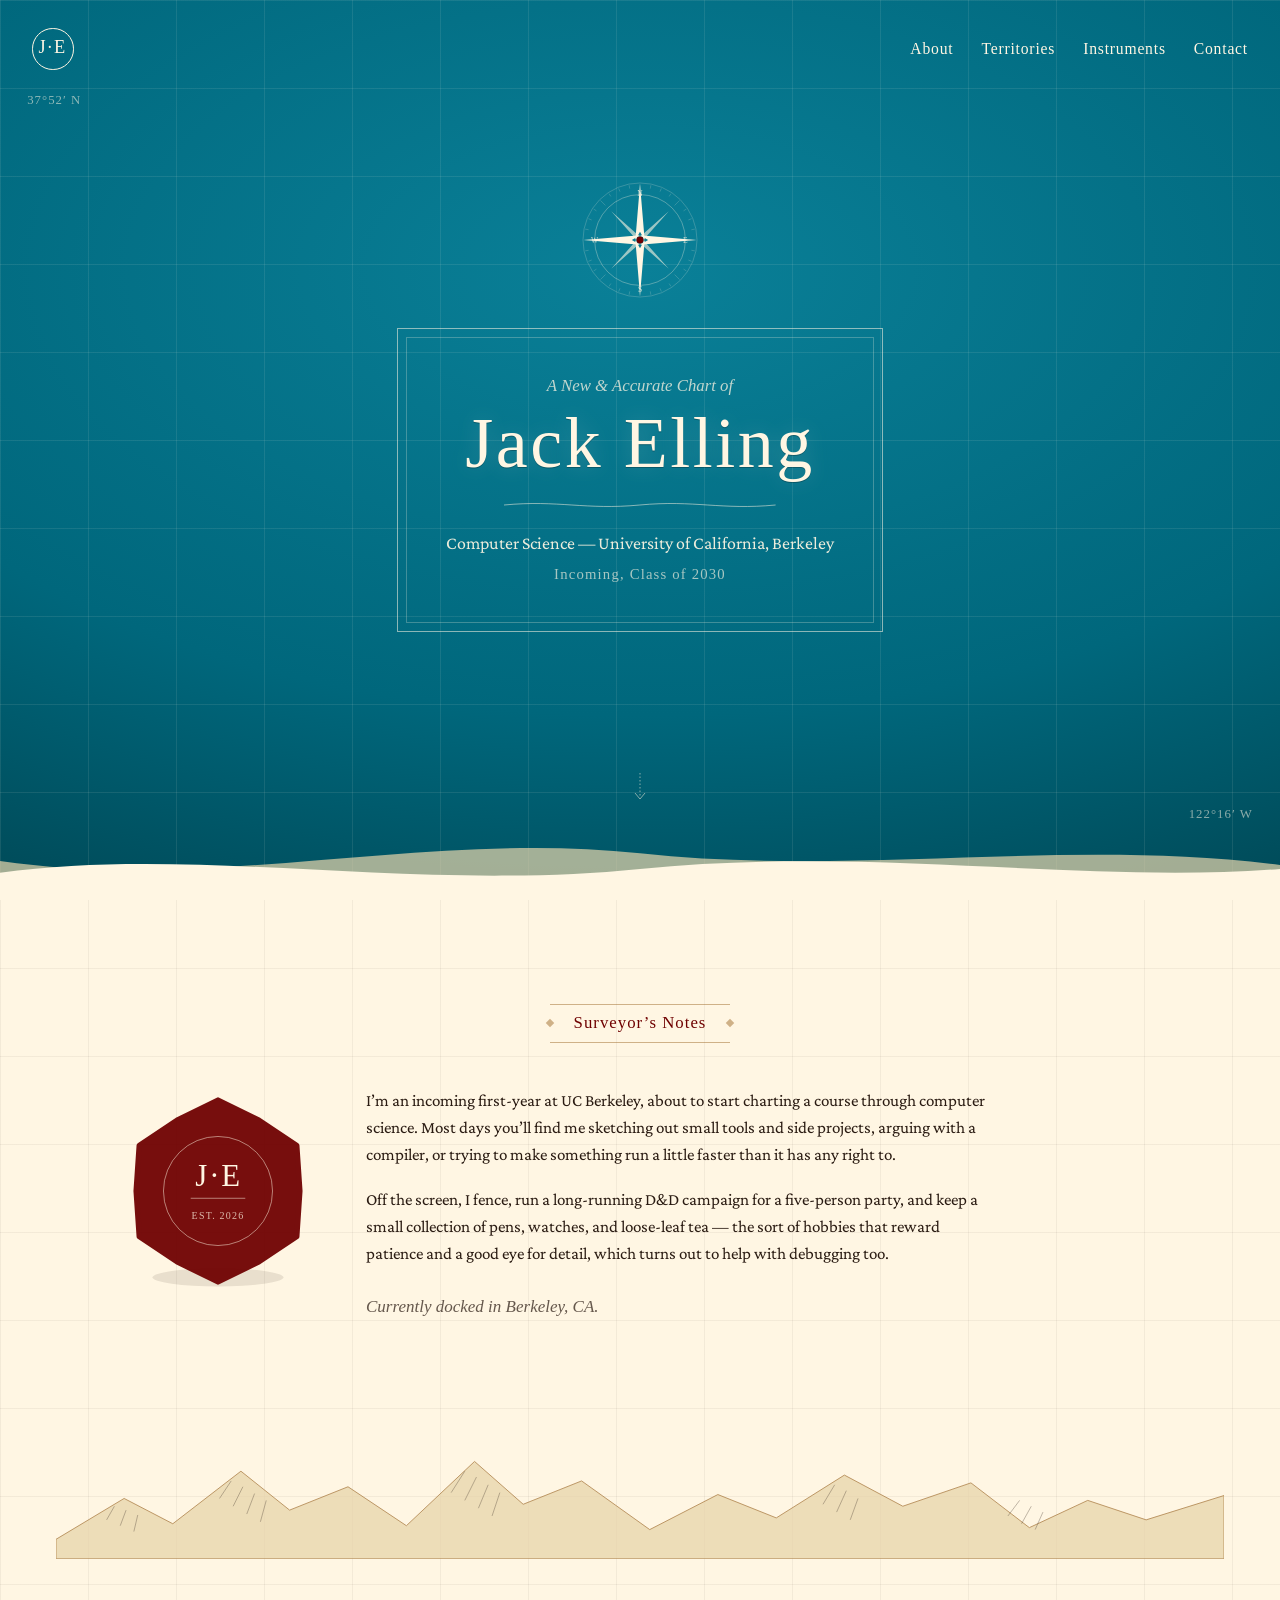
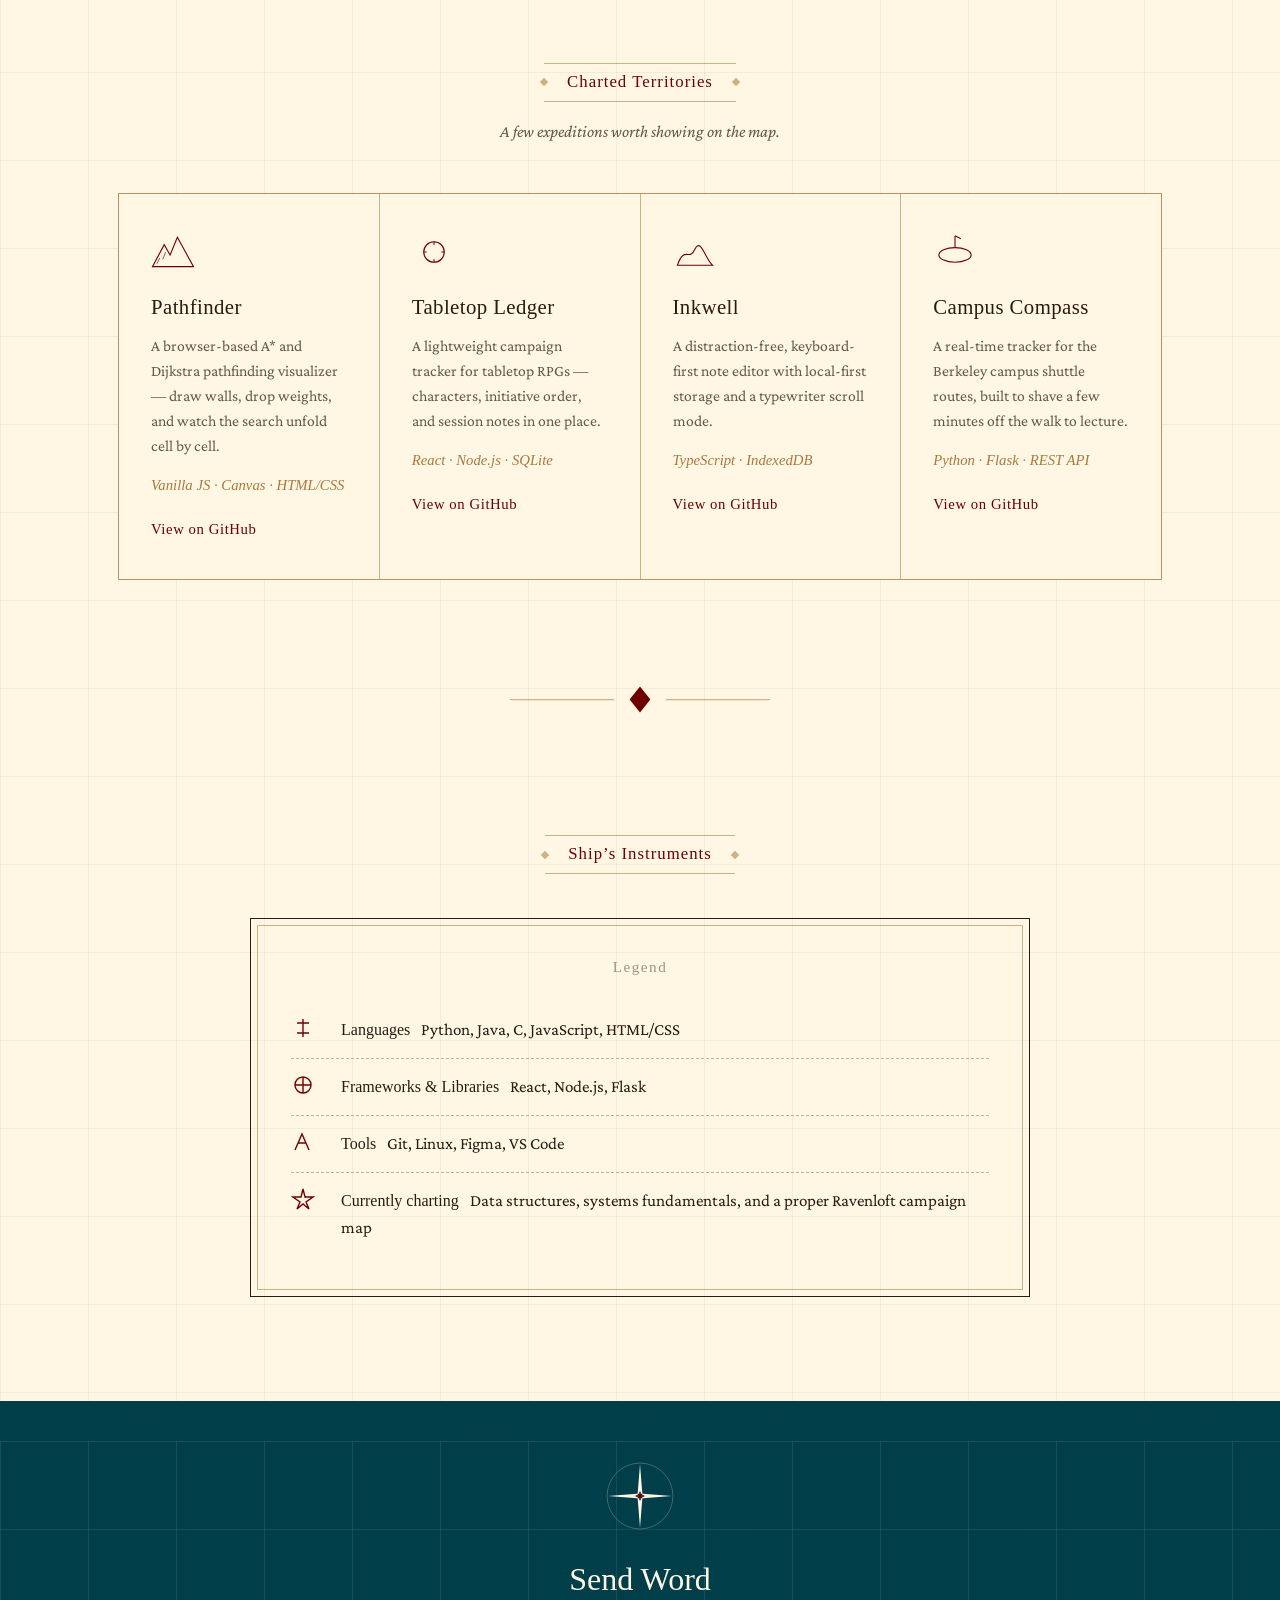
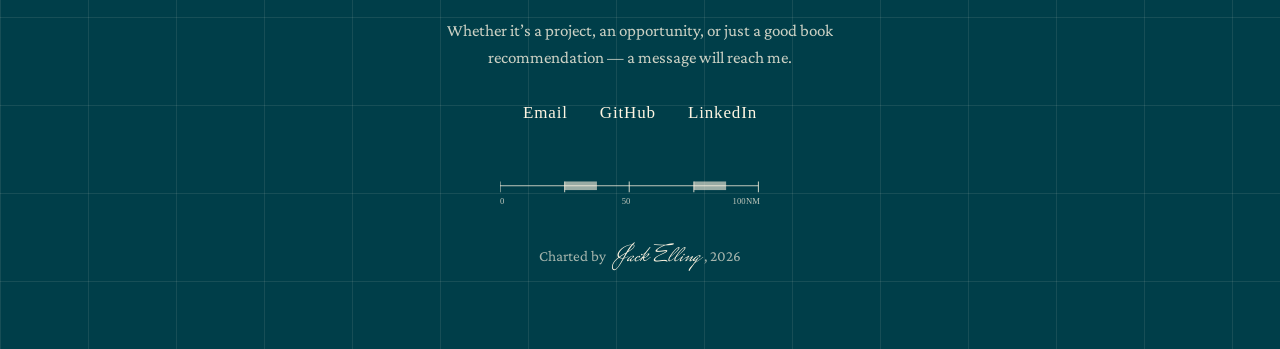
==== commit 12b6b1d7: "Add files via upload" ====
--- a/index.html
+++ b/index.html
@@ -3,99 +3,280 @@
 <head>
 <meta charset="UTF-8">
 <meta name="viewport" content="width=device-width, initial-scale=1.0">
-<title>Jack Elling — An Atlas</title>
-<meta name="description" content="Personal site of Jack Elling, incoming first-year at UC Berkeley.">
+<title>Jack Elling</title>
+<meta name="description" content="Jack Elling — Computer Science, University of California, Berkeley.">
+
 <link rel="preconnect" href="https://fonts.googleapis.com">
-<link href="https://fonts.googleapis.com/css2?family=Cinzel:wght@600&family=EB+Garamond:ital,wght@0,400;0,600;1,400;1,600&family=Mrs+Saint+Delafield&display=swap" rel="stylesheet">
-<link rel="stylesheet" href="css/style.css">
-<script>
-  (function(){var t=localStorage.getItem('site-theme');if(t==='dark'){document.documentElement.setAttribute('data-theme','dark');}})();
-</script>
+<link rel="preconnect" href="https://fonts.gstatic.com" crossorigin>
+<link href="https://fonts.googleapis.com/css2?family=Crimson+Pro:ital,wght@0,400;0,500;0,600;1,400&family=IM+Fell+English:ital@0;1&family=IM+Fell+English+SC&family=Mrs+Saint+Delafield&display=swap" rel="stylesheet">
+<link rel="stylesheet" href="styles.css">
 </head>
 <body>
 
-<div class="ocean-scene" aria-hidden="true">
-  <div class="ocean-layer ocean-layer--waves-1" data-speed="0.06"></div>
-  <div class="ocean-layer ocean-layer--waves-2" data-speed="0.1"></div>
-  <div class="ocean-layer ocean-layer--waves-3" data-speed="0.14"></div>
-  <svg class="graticule-svg"></svg>
-  <span class="geo-label geo-label--tl">122°16&prime; W</span>
-  <span class="geo-label geo-label--tr">37°52&prime; N</span>
-  <span class="geo-label geo-label--bl">Berkeley, California</span>
-</div>
-
-<main class="archipelago">
-
-  <div class="atlas-cluster">
-
-    <div class="isle--home isle-block isle-block--1">
-      <p class="small-caps-label">An Atlas, Kept By</p>
-      <h1>Jack Elling</h1>
-      <p class="tagline">Incoming first-year, University of California, Berkeley — a single room in Foothill.</p>
-    </div>
-
-    <a href="college.html" class="isle--nav isle--college isle-block isle-block--2" aria-label="Go to the College page">
-      <span class="isle-icon-wrap">
-        <svg viewBox="0 0 40 40" aria-hidden="true">
-          <path d="M6,24 L20,10 L34,24" fill="none" stroke-width="2.5" stroke-linejoin="round"></path>
-          <rect x="11" y="24" width="18" height="12" fill="none" stroke-width="2.5"></rect>
-          <line x1="20" y1="10" x2="20" y2="2" stroke-width="2.5"></line>
+<!-- Reusable SVG definitions: hachure patterns, filters, gradients -->
+<svg width="0" height="0" style="position:absolute" aria-hidden="true" focusable="false">
+  <defs>
+    <filter id="paperGrain" x="-20%" y="-20%" width="140%" height="140%">
+      <feTurbulence type="fractalNoise" baseFrequency="0.9" numOctaves="2" seed="7" result="noise"/>
+      <feColorMatrix in="noise" type="matrix"
+        values="0 0 0 0 0.16
+                0 0 0 0 0.11
+                0 0 0 0 0.07
+                0 0 0 0.05 0"/>
+    </filter>
+    <radialGradient id="waterGrad" cx="50%" cy="35%" r="85%">
+      <stop offset="0%" stop-color="#0a8098"/>
+      <stop offset="55%" stop-color="#00677C"/>
+      <stop offset="100%" stop-color="#003e49"/>
+    </radialGradient>
+    <linearGradient id="waveLine" x1="0" y1="0" x2="1" y2="0">
+      <stop offset="0%" stop-color="#FFF6E3" stop-opacity="0"/>
+      <stop offset="50%" stop-color="#FFF6E3" stop-opacity="0.55"/>
+      <stop offset="100%" stop-color="#FFF6E3" stop-opacity="0"/>
+    </linearGradient>
+  </defs>
+</svg>
+
+<a class="skip-link" href="#main">Skip to content</a>
+
+<!-- ============================= HERO ============================= -->
+<header class="hero" id="top">
+  <div class="hero-bg" aria-hidden="true"></div>
+  <div class="grid-overlay grid-overlay--water" aria-hidden="true"></div>
+
+  <p class="coord coord--nw" aria-hidden="true">37&deg;52&prime; N</p>
+  <p class="coord coord--se" aria-hidden="true">122&deg;16&prime; W</p>
+
+  <nav class="site-nav" aria-label="Primary">
+    <a class="monogram" href="#top" aria-label="Jack Elling, home">J&middot;E</a>
+    <ul>
+      <li><a href="#about">About</a></li>
+      <li><a href="#work">Territories</a></li>
+      <li><a href="#instruments">Instruments</a></li>
+      <li><a href="#contact">Contact</a></li>
+    </ul>
+  </nav>
+
+  <div class="hero-stage">
+    <div class="compass-rose" aria-hidden="true">
+      <svg viewBox="0 0 220 220" class="compass-svg">
+        <g class="compass-needle">
+          <circle cx="110" cy="110" r="98" class="c-ring c-ring--outer"/>
+          <circle cx="110" cy="110" r="78" class="c-ring"/>
+          <g class="c-ticks">
+            <!-- 32 rim ticks -->
+            <g id="tickGroup"></g>
+          </g>
+          <!-- Long points N E S W -->
+          <g class="c-points">
+            <path class="c-point c-point--long" d="M110,14 L118,110 L110,96 L102,110 Z"/>
+            <path class="c-point c-point--long" d="M110,14 L118,110 L110,96 L102,110 Z" transform="rotate(90 110 110)"/>
+            <path class="c-point c-point--long" d="M110,14 L118,110 L110,96 L102,110 Z" transform="rotate(180 110 110)"/>
+            <path class="c-point c-point--long" d="M110,14 L118,110 L110,96 L102,110 Z" transform="rotate(270 110 110)"/>
+            <!-- Short diagonal points -->
+            <path class="c-point c-point--short" d="M110,40 L114,110 L110,102 L106,110 Z" transform="rotate(45 110 110)"/>
+            <path class="c-point c-point--short" d="M110,40 L114,110 L110,102 L106,110 Z" transform="rotate(135 110 110)"/>
+            <path class="c-point c-point--short" d="M110,40 L114,110 L110,102 L106,110 Z" transform="rotate(225 110 110)"/>
+            <path class="c-point c-point--short" d="M110,40 L114,110 L110,102 L106,110 Z" transform="rotate(315 110 110)"/>
+          </g>
+          <circle cx="110" cy="110" r="6" class="c-hub"/>
+        </g>
+        <text x="110" y="34" class="c-label" text-anchor="middle">N</text>
+        <text x="188" y="115" class="c-label" text-anchor="middle">E</text>
+        <text x="110" y="200" class="c-label" text-anchor="middle">S</text>
+        <text x="32" y="115" class="c-label" text-anchor="middle">W</text>
+      </svg>
+    </div>
+
+    <div class="cartouche">
+      <p class="cartouche-eyebrow">A New &amp; Accurate Chart of</p>
+      <h1 class="cartouche-name">Jack&nbsp;Elling</h1>
+      <div class="cartouche-rule" aria-hidden="true">
+        <svg viewBox="0 0 300 14" preserveAspectRatio="none"><path d="M0,7 C60,1 90,13 150,7 C210,1 240,13 300,7" /></svg>
+      </div>
+      <p class="cartouche-tagline">Computer Science &mdash; University of California, Berkeley</p>
+      <p class="cartouche-sub">Incoming, Class of 2030</p>
+    </div>
+  </div>
+
+  <button class="scroll-hint" type="button" aria-label="Scroll to about section" data-scroll-to="#about">
+    <svg viewBox="0 0 40 60" aria-hidden="true">
+      <path d="M20,2 L20,50" stroke-dasharray="3 4"/>
+      <path d="M10,42 L20,54 L30,42"/>
+    </svg>
+  </button>
+
+  <svg class="hero-waves" viewBox="0 0 1440 90" preserveAspectRatio="none" aria-hidden="true">
+    <path d="M0,40 C240,80 480,0 720,30 C960,60 1200,10 1440,45 L1440,90 L0,90 Z" class="wave wave--back"/>
+    <path d="M0,55 C220,20 460,80 720,50 C980,20 1220,70 1440,50 L1440,90 L0,90 Z" class="wave wave--front"/>
+  </svg>
+</header>
+
+<!-- ============================= MAIN ============================= -->
+<main id="main">
+
+  <section id="about" class="section about">
+    <div class="plate-label"><span>Surveyor&rsquo;s Notes</span></div>
+
+    <div class="about-grid">
+      <div class="about-figure" aria-hidden="true">
+        <svg viewBox="0 0 220 220" class="figure-svg">
+          <ellipse cx="110" cy="205" rx="72" ry="10" class="seal-shadow"/>
+          <path class="seal-shape" d="M200,110 L196.6,60 L155,32.1 L110,10 L65,32.1 L23.4,60 L20,110 L23.4,160 L65,187.9 L110,210 L155,187.9 L196.6,160 Z"/>
+          <circle cx="110" cy="110" r="60" class="seal-ring"/>
+          <text x="110" y="104" class="seal-text" text-anchor="middle">J&#8202;&middot;&#8202;E</text>
+          <line x1="80" y1="118" x2="140" y2="118" class="seal-rule"/>
+          <text x="110" y="141" class="seal-sub" text-anchor="middle">EST. 2026</text>
         </svg>
-      </span>
-      <span class="isle-label-text">College</span>
-    </a>
-
-    <a href="hobbies.html" class="isle--nav isle--hobbies isle-block isle-block--3" aria-label="Go to the Hobbies and Writing page">
-      <span class="isle-icon-wrap">
-        <svg viewBox="0 0 40 40" aria-hidden="true">
-          <path d="M10,32 C10,14 24,4 36,6 C22,10 14,20 12,30 Z" fill="none" stroke-width="2.5" stroke-linejoin="round"></path>
-          <line x1="12" y1="30" x2="6" y2="36" stroke-width="2.5" stroke-linecap="round"></line>
-        </svg>
-      </span>
-      <span class="isle-label-text">Hobbies &amp; Writing</span>
-    </a>
-
-    <svg class="route-overlay" viewBox="0 0 100 100" preserveAspectRatio="none" aria-hidden="true">
-      <path class="route-line" d="M46,26 Q32,44 24,54"></path>
-      <path class="route-line" d="M54,26 Q68,42 76,52"></path>
-    </svg>
-
-    <svg class="cluster-compass compass" viewBox="0 0 100 100" aria-hidden="true">
-      <g transform="translate(50,50)">
-        <circle cx="0" cy="0" r="42" fill="none" stroke-width="1.5"></circle>
-        <circle cx="0" cy="0" r="28" fill="none" stroke-width="1"></circle>
-        <line x1="0" y1="-42" x2="0" y2="42" stroke-width="1"></line>
-        <line x1="-42" y1="0" x2="42" y2="0" stroke-width="1"></line>
-        <polygon class="needle" points="0,-28 7,0 0,28 -7,0"></polygon>
-        <text x="0" y="-32" text-anchor="middle" font-size="11">N</text>
-        <text x="0" y="40" text-anchor="middle" font-size="11">S</text>
-        <text x="36" y="4" text-anchor="middle" font-size="11">E</text>
-        <text x="-36" y="4" text-anchor="middle" font-size="11">W</text>
+      </div>
+
+      <div class="about-text">
+        <p>I&rsquo;m an incoming first-year at UC&nbsp;Berkeley, about to start charting a course through computer science. Most days you&rsquo;ll find me sketching out small tools and side projects, arguing with a compiler, or trying to make something run a little faster than it has any right to.</p>
+        <p>Off the screen, I fence, run a long-running D&amp;D campaign for a five-person party, and keep a small collection of pens, watches, and loose-leaf tea &mdash; the sort of hobbies that reward patience and a good eye for detail, which turns out to help with debugging too.</p>
+        <p class="about-signoff">Currently docked in Berkeley, CA.</p>
+      </div>
+    </div>
+  </section>
+
+  <div class="divider terrain" aria-hidden="true">
+    <svg viewBox="0 0 1200 120" preserveAspectRatio="none" class="terrain-svg">
+      <!-- ridge silhouette -->
+      <path class="ridge" d="M0,100 L70,58 L120,84 L190,30 L240,70 L300,46 L360,86 L430,20 L480,64 L540,40 L610,90 L680,54 L740,78 L810,34 L870,66 L940,42 L1000,88 L1060,60 L1120,80 L1200,55 L1200,120 L0,120 Z"/>
+      <!-- hachure strokes: short parallel lines suggesting slope, clustered under each peak -->
+      <g class="hachures">
+        <line x1="60" y1="66" x2="52" y2="80"/><line x1="72" y1="70" x2="66" y2="86"/><line x1="84" y1="75" x2="80" y2="92"/>
+        <line x1="180" y1="40" x2="168" y2="58"/><line x1="192" y1="46" x2="182" y2="66"/><line x1="204" y1="53" x2="196" y2="74"/><line x1="216" y1="60" x2="210" y2="82"/>
+        <line x1="420" y1="30" x2="406" y2="52"/><line x1="432" y1="36" x2="420" y2="60"/><line x1="444" y1="44" x2="434" y2="68"/><line x1="456" y1="52" x2="448" y2="76"/>
+        <line x1="800" y1="44" x2="788" y2="64"/><line x1="812" y1="50" x2="802" y2="72"/><line x1="824" y1="58" x2="816" y2="80"/>
+        <line x1="990" y1="60" x2="978" y2="76"/><line x1="1002" y1="66" x2="992" y2="84"/><line x1="1014" y1="72" x2="1006" y2="90"/>
       </g>
     </svg>
-
-  </div>
-
-  <p class="map-hint">Click an isle to make your way there.</p>
-
-  <div class="isle-block isle-block--4">
-    <h2>Key</h2>
-    <dl class="key-list">
-      <dt>Studying at</dt><dd>UC Berkeley</dd>
-      <dt>Class of</dt><dd>[2030]</dd>
-      <dt>Living in</dt><dd>Foothill</dd>
-      <dt>Charted for</dt><dd>[intended major]</dd>
-      <dt>Correspondence</dt><dd>[Email] · [GitHub] · [wherever else]</dd>
-    </dl>
-  </div>
-
-  <p class="footer-note">
-    Drawn &amp; kept, [Year].<br>
-    <button type="button" class="lamp-toggle" data-lamp-toggle>Trim the lamp</button>
-  </p>
+  </div>
+
+  <section id="work" class="section work">
+    <div class="plate-label"><span>Charted Territories</span></div>
+    <p class="section-intro">A few expeditions worth showing on the map. <!-- Replace these four cards with your real repositories. --></p>
+
+    <div class="territory-grid">
+
+      <article class="territory-card">
+        <svg class="territory-glyph" viewBox="0 0 60 60" aria-hidden="true"><path class="glyph-ink" d="M2,50 L18,20 L26,34 L36,10 L58,50 Z"/><line x1="12" y1="38" x2="8" y2="46"/><line x1="20" y1="30" x2="16" y2="40"/></svg>
+        <h3>Pathfinder</h3>
+        <p class="territory-desc">A browser-based A* and Dijkstra pathfinding visualizer &mdash; draw walls, drop weights, and watch the search unfold cell by cell.</p>
+        <p class="territory-stack">Vanilla JS &middot; Canvas &middot; HTML/CSS</p>
+        <a class="territory-link" href="#" aria-label="View Pathfinder on GitHub">View on GitHub</a>
+      </article>
+
+      <article class="territory-card">
+        <svg class="territory-glyph" viewBox="0 0 60 60" aria-hidden="true"><circle class="glyph-ink" cx="30" cy="30" r="14" fill="none"/><path class="glyph-ink" d="M30,20 L30,16 M30,44 L30,40 M20,30 L16,30 M44,30 L40,30" /></svg>
+        <h3>Tabletop Ledger</h3>
+        <p class="territory-desc">A lightweight campaign tracker for tabletop RPGs &mdash; characters, initiative order, and session notes in one place.</p>
+        <p class="territory-stack">React &middot; Node.js &middot; SQLite</p>
+        <a class="territory-link" href="#" aria-label="View Tabletop Ledger on GitHub">View on GitHub</a>
+      </article>
+
+      <article class="territory-card">
+        <svg class="territory-glyph" viewBox="0 0 60 60" aria-hidden="true"><path class="glyph-ink" d="M6,48 C16,20 22,44 30,26 C38,10 44,40 54,48 Z"/></svg>
+        <h3>Inkwell</h3>
+        <p class="territory-desc">A distraction-free, keyboard-first note editor with local-first storage and a typewriter scroll mode.</p>
+        <p class="territory-stack">TypeScript &middot; IndexedDB</p>
+        <a class="territory-link" href="#" aria-label="View Inkwell on GitHub">View on GitHub</a>
+      </article>
+
+      <article class="territory-card">
+        <svg class="territory-glyph" viewBox="0 0 60 60" aria-hidden="true"><ellipse class="glyph-ink" cx="30" cy="34" rx="22" ry="10" fill="none"/><path class="glyph-ink" d="M30,24 L30,8 M30,8 L38,12" fill="none"/></svg>
+        <h3>Campus Compass</h3>
+        <p class="territory-desc">A real-time tracker for the Berkeley campus shuttle routes, built to shave a few minutes off the walk to lecture.</p>
+        <p class="territory-stack">Python &middot; Flask &middot; REST API</p>
+        <a class="territory-link" href="#" aria-label="View Campus Compass on GitHub">View on GitHub</a>
+      </article>
+
+    </div>
+  </section>
+
+  <div class="divider compass-divider" aria-hidden="true">
+    <svg viewBox="0 0 200 24" preserveAspectRatio="xMidYMid meet">
+      <line x1="0" y1="12" x2="80" y2="12"/>
+      <path d="M100,2 L108,12 L100,22 L92,12 Z"/>
+      <line x1="120" y1="12" x2="200" y2="12"/>
+    </svg>
+  </div>
+
+  <section id="instruments" class="section instruments">
+    <div class="plate-label"><span>Ship&rsquo;s Instruments</span></div>
+
+    <div class="legend-box">
+      <p class="legend-heading">Legend</p>
+      <dl class="legend-list">
+        <div class="legend-row">
+          <dt><svg viewBox="0 0 24 24" class="legend-icon" aria-hidden="true"><path d="M12,3 L12,21 M6,7 L18,7 M6,17 L18,17"/></svg></dt>
+          <dd><span class="legend-term">Languages</span> Python, Java, C, JavaScript, HTML/CSS</dd>
+        </div>
+        <div class="legend-row">
+          <dt><svg viewBox="0 0 24 24" class="legend-icon" aria-hidden="true"><circle cx="12" cy="12" r="8" fill="none"/><path d="M12,4 L12,20 M4,12 L20,12"/></svg></dt>
+          <dd><span class="legend-term">Frameworks &amp; Libraries</span> React, Node.js, Flask</dd>
+        </div>
+        <div class="legend-row">
+          <dt><svg viewBox="0 0 24 24" class="legend-icon" aria-hidden="true"><path d="M4,20 L11,4 L18,20 M7,13 L15,13"/></svg></dt>
+          <dd><span class="legend-term">Tools</span> Git, Linux, Figma, VS&nbsp;Code</dd>
+        </div>
+        <div class="legend-row">
+          <dt><svg viewBox="0 0 24 24" class="legend-icon" aria-hidden="true"><path d="M12,2 L14,10 L22,10 L15,15 L18,22 L12,17 L6,22 L9,15 L2,10 L10,10 Z"/></svg></dt>
+          <dd><span class="legend-term">Currently charting</span> Data structures, systems fundamentals, and a proper Ravenloft campaign map</dd>
+        </div>
+      </dl>
+    </div>
+  </section>
 
 </main>
 
-<script src="js/script.js"></script>
+<!-- ============================= FOOTER ============================= -->
+<footer class="site-footer" id="contact">
+  <div class="grid-overlay grid-overlay--water" aria-hidden="true"></div>
+
+  <svg class="footer-waves" viewBox="0 0 1440 60" preserveAspectRatio="none" aria-hidden="true">
+    <path d="M0,30 C240,0 480,55 720,25 C960,0 1200,50 1440,20 L1440,0 L0,0 Z" class="wave wave--front"/>
+  </svg>
+
+  <div class="footer-content">
+    <div class="compass-rose compass-rose--small" aria-hidden="true">
+      <svg viewBox="0 0 120 120" class="compass-svg-small">
+        <circle cx="60" cy="60" r="52" class="c-ring c-ring--outer"/>
+        <path d="M60,10 L64,60 L60,52 L56,60 Z"/>
+        <path d="M60,10 L64,60 L60,52 L56,60 Z" transform="rotate(90 60 60)"/>
+        <path d="M60,10 L64,60 L60,52 L56,60 Z" transform="rotate(180 60 60)"/>
+        <path d="M60,10 L64,60 L60,52 L56,60 Z" transform="rotate(270 60 60)"/>
+        <circle cx="60" cy="60" r="4" class="c-hub"/>
+      </svg>
+    </div>
+
+    <h2 class="footer-heading">Send Word</h2>
+    <p class="footer-blurb">Whether it&rsquo;s a project, an opportunity, or just a good book recommendation &mdash; a message will reach me.</p>
+
+    <ul class="footer-links">
+      <li><a href="mailto:jelling@berkeley.edu">Email</a></li>
+      <li><a href="https://github.com/jackelling">GitHub</a></li>
+      <li><a href="https://www.linkedin.com/">LinkedIn</a></li>
+    </ul>
+
+    <div class="scale-bar" aria-hidden="true">
+      <svg viewBox="0 0 260 30">
+        <line x1="0" y1="10" x2="240" y2="10"/>
+        <rect x="0" y="6" width="30" height="8" class="scale-fill"/>
+        <rect x="60" y="6" width="30" height="8" class="scale-fill"/>
+        <rect x="120" y="6" width="30" height="8" class="scale-fill"/>
+        <rect x="180" y="6" width="30" height="8" class="scale-fill"/>
+        <line x1="0" y1="6" x2="0" y2="16"/><line x1="60" y1="6" x2="60" y2="16"/>
+        <line x1="120" y1="6" x2="120" y2="16"/><line x1="180" y1="6" x2="180" y2="16"/><line x1="240" y1="6" x2="240" y2="16"/>
+        <text x="0" y="27">0</text><text x="113" y="27">50</text><text x="216" y="27">100&#8202;NM</text>
+      </svg>
+    </div>
+
+    <p class="signature">Charted by <span class="script">Jack Elling</span>, 2026</p>
+  </div>
+</footer>
+
+<canvas id="dust-canvas" aria-hidden="true"></canvas>
+<script src="script.js"></script>
 </body>
 </html>
--- a/styles.css
+++ b/styles.css
@@ -0,0 +1,585 @@
+/* ==========================================================================
+   Jack Elling — personal chart
+   A vintage nautical-map design system.
+   ========================================================================== */
+
+:root {
+  --paper:        #FFF6E3;
+  --paper-shadow: #E8D6AC;
+  --paper-line:   rgba(42, 27, 18, 0.055);
+
+  --water:        #00677C;
+  --water-deep:   #003e49;
+  --water-line:   rgba(255, 246, 227, 0.09);
+
+  --ink:          #2A1B12;
+  --ink-soft:     rgba(42, 27, 18, 0.72);
+  --ink-faint:    rgba(42, 27, 18, 0.45);
+
+  --accent:       #6F0000;
+  --accent-soft:  rgba(111, 0, 0, 0.55);
+  --brass:        #A8793D;
+  --brass-soft:   rgba(168, 121, 61, 0.55);
+
+  --paper-onwater: #FFF6E3;
+
+  --font-display: 'IM Fell English', Georgia, serif;
+  --font-display-sc: 'IM Fell English SC', Georgia, serif;
+  --font-body:    'Crimson Pro', Georgia, serif;
+  --font-script:  'Mrs Saint Delafield', cursive;
+
+  --max: 780px;
+  --max-wide: 1100px;
+  --edge: 1.5px;
+}
+
+/* ---------- Reset ---------- */
+*, *::before, *::after { box-sizing: border-box; }
+html { scroll-behavior: smooth; }
+@media (prefers-reduced-motion: reduce) {
+  html { scroll-behavior: auto; }
+  *, *::before, *::after { animation-duration: 0.001ms !important; animation-iteration-count: 1 !important; transition-duration: 0.001ms !important; }
+}
+
+body {
+  margin: 0;
+  background: var(--paper);
+  background-image:
+    repeating-linear-gradient(to right, var(--paper-line) 0 1px, transparent 1px 88px),
+    repeating-linear-gradient(to bottom, var(--paper-line) 0 1px, transparent 1px 88px);
+  color: var(--ink);
+  font-family: var(--font-body);
+  font-size: 1.0625rem;
+  line-height: 1.6;
+  -webkit-font-smoothing: antialiased;
+}
+
+img, svg { display: block; max-width: 100%; }
+a { color: inherit; }
+
+.skip-link {
+  position: absolute; left: -999px; top: 0;
+  background: var(--paper); color: var(--ink);
+  padding: 0.75em 1em; z-index: 999;
+  font-family: var(--font-body);
+}
+.skip-link:focus { left: 1rem; top: 1rem; }
+
+:focus-visible {
+  outline: 2px dashed var(--accent);
+  outline-offset: 3px;
+}
+
+/* ==========================================================================
+   Shared: plate labels, grid overlays, dividers
+   ========================================================================== */
+
+.grid-overlay {
+  position: absolute; inset: 0; pointer-events: none;
+}
+.grid-overlay--water {
+  background-image:
+    repeating-linear-gradient(to right, var(--water-line) 0 1px, transparent 1px 88px),
+    repeating-linear-gradient(to bottom, var(--water-line) 0 1px, transparent 1px 88px);
+}
+
+.plate-label {
+  display: flex;
+  justify-content: center;
+  margin: 0 0 2.75rem;
+}
+.plate-label span {
+  font-family: var(--font-display-sc);
+  font-size: 1.05rem;
+  letter-spacing: 0.06em;
+  color: var(--accent);
+  padding: 0.3em 1.4em;
+  border-top: var(--edge) solid var(--brass-soft);
+  border-bottom: var(--edge) solid var(--brass-soft);
+  position: relative;
+}
+.plate-label span::before,
+.plate-label span::after {
+  content: "";
+  position: absolute; top: 50%; width: 6px; height: 6px;
+  background: var(--brass-soft);
+  transform: translateY(-50%) rotate(45deg);
+}
+.plate-label span::before { left: -3px; }
+.plate-label span::after { right: -3px; }
+
+.section {
+  max-width: var(--max-wide);
+  margin: 0 auto;
+  padding: 6.5rem 1.75rem;
+}
+
+.section-intro {
+  max-width: var(--max);
+  margin: -1.75rem auto 3rem;
+  text-align: center;
+  color: var(--ink-soft);
+  font-style: italic;
+}
+
+/* Terrain divider (mountain hachures) */
+.divider.terrain {
+  max-width: 1200px;
+  margin: 0 auto;
+  padding: 0 1rem;
+  opacity: 0.85;
+}
+.terrain-svg .ridge { fill: var(--paper-shadow); stroke: var(--brass); stroke-width: 1; opacity: 0.9; }
+.terrain-svg .hachures line { stroke: var(--ink); stroke-width: 1; opacity: 0.35; }
+
+.divider.compass-divider {
+  max-width: 260px;
+  margin: 0 auto 1rem;
+  color: var(--brass);
+}
+.divider.compass-divider svg { width: 100%; height: auto; }
+.divider.compass-divider line { stroke: var(--brass-soft); stroke-width: 1; }
+.divider.compass-divider path { fill: var(--accent); }
+
+/* ==========================================================================
+   Hero
+   ========================================================================== */
+
+.hero {
+  position: relative;
+  min-height: 100svh;
+  overflow: hidden;
+  background: var(--water);
+  color: var(--paper-onwater);
+  display: flex;
+  flex-direction: column;
+}
+.hero-bg {
+  position: absolute; inset: 0;
+  background: radial-gradient(120% 90% at 50% 30%, #0a8098 0%, var(--water) 55%, var(--water-deep) 100%);
+}
+
+.coord {
+  position: absolute;
+  margin: 0;
+  font-family: var(--font-display-sc);
+  font-size: 0.8rem;
+  letter-spacing: 0.08em;
+  color: rgba(255, 246, 227, 0.55);
+  z-index: 2;
+}
+.coord--nw { top: 5.6rem; left: 1.7rem; }
+.coord--se { bottom: 4.75rem; right: 1.7rem; }
+
+@media (max-width: 780px) {
+  .coord--nw { top: 1.4rem; left: 1.5rem; }
+  .coord--se { bottom: 4.25rem; right: 1.5rem; }
+}
+
+.site-nav {
+  position: relative;
+  z-index: 3;
+  display: flex;
+  align-items: center;
+  justify-content: space-between;
+  gap: 1rem;
+  padding: 1.75rem 2rem 0;
+  flex-wrap: wrap;
+}
+.site-nav .monogram {
+  font-family: var(--font-display-sc);
+  font-size: 1.15rem;
+  letter-spacing: 0.1em;
+  text-decoration: none;
+  border: var(--edge) solid var(--paper-onwater);
+  border-radius: 50%;
+  width: 2.6rem; height: 2.6rem;
+  display: flex; align-items: center; justify-content: center;
+}
+.site-nav ul {
+  list-style: none;
+  display: flex;
+  gap: 1.75rem;
+  margin: 0; padding: 0;
+  flex-wrap: wrap;
+}
+.site-nav a {
+  text-decoration: none;
+  font-family: var(--font-display-sc);
+  font-size: 0.98rem;
+  letter-spacing: 0.05em;
+  padding-bottom: 3px;
+  background-image: linear-gradient(var(--paper-onwater), var(--paper-onwater));
+  background-position: 0 100%;
+  background-repeat: no-repeat;
+  background-size: 0% 1px;
+  transition: background-size 0.35s ease;
+}
+.site-nav a:hover, .site-nav a:focus-visible { background-size: 100% 1px; }
+
+.hero-stage {
+  position: relative;
+  z-index: 2;
+  flex: 1;
+  display: flex;
+  flex-direction: column;
+  align-items: center;
+  justify-content: center;
+  gap: 1.5rem;
+  padding: 2rem 1.5rem 4rem;
+  text-align: center;
+}
+
+/* Compass rose */
+.compass-rose { width: clamp(84px, 11vw, 128px); opacity: 0.92; }
+.compass-svg .c-ring { fill: none; stroke: var(--paper-onwater); opacity: 0.55; stroke-width: 1; }
+.compass-svg .c-ring--outer { opacity: 0.35; }
+.compass-svg .c-point { fill: var(--paper-onwater); }
+.compass-svg .c-point--short { opacity: 0.6; }
+.compass-svg .c-hub { fill: var(--accent); }
+.compass-svg .c-label { fill: var(--paper-onwater); font-family: var(--font-display-sc); font-size: 13px; opacity: 0.8; }
+.compass-svg .tick { stroke: var(--paper-onwater); opacity: 0.3; stroke-width: 1; }
+.compass-needle { transform-origin: 110px 110px; }
+
+.compass-rose--small { width: 76px; margin: 0 auto 1.25rem; opacity: 0.85; }
+.compass-svg-small .c-ring { fill: none; stroke: var(--paper-onwater); opacity: 0.4; stroke-width: 1; }
+.compass-svg-small path:not(.c-ring) { fill: var(--paper-onwater); }
+.compass-svg-small .c-hub { fill: var(--accent); }
+
+/* Cartouche */
+.cartouche {
+  max-width: 640px;
+  padding: 2.75rem 3rem;
+  border: var(--edge) solid rgba(255, 246, 227, 0.55);
+  position: relative;
+}
+.cartouche::before {
+  content: "";
+  position: absolute; inset: 8px;
+  border: 1px solid rgba(255, 246, 227, 0.25);
+  pointer-events: none;
+}
+.cartouche-eyebrow {
+  margin: 0 0 0.4rem;
+  font-family: var(--font-display);
+  font-style: italic;
+  font-size: 1.05rem;
+  color: rgba(255, 246, 227, 0.75);
+}
+.cartouche-name {
+  margin: 0;
+  font-family: var(--font-display-sc);
+  font-weight: 400;
+  font-size: clamp(2.6rem, 7vw, 4.5rem);
+  letter-spacing: 0.035em;
+  line-height: 1.05;
+  text-shadow: 0 1px 0 rgba(0,0,0,0.25), 0 0 22px rgba(255, 246, 227, 0.18);
+}
+.cartouche-rule { margin: 1.1rem auto; width: 70%; color: rgba(255,246,227,0.6); }
+.cartouche-rule svg { width: 100%; height: 12px; }
+.cartouche-rule path { fill: none; stroke: currentColor; stroke-width: 1; }
+.cartouche-tagline {
+  margin: 0 0 0.35rem;
+  font-size: 1.12rem;
+  color: rgba(255, 246, 227, 0.92);
+}
+.cartouche-sub {
+  margin: 0;
+  font-family: var(--font-display-sc);
+  font-size: 0.92rem;
+  letter-spacing: 0.08em;
+  color: rgba(255, 246, 227, 0.65);
+}
+
+.scroll-hint {
+  position: relative; z-index: 2;
+  align-self: center;
+  margin-bottom: 1.75rem;
+  background: none; border: none; cursor: pointer;
+  color: rgba(255, 246, 227, 0.7);
+  width: 32px;
+}
+.scroll-hint svg { width: 100%; height: auto; }
+.scroll-hint path { fill: none; stroke: currentColor; stroke-width: 1.5; }
+.scroll-hint path:last-child { fill: none; }
+
+.hero-waves { position: relative; z-index: 1; width: 100%; height: 70px; margin-top: -1px; }
+.wave { fill: var(--paper); }
+.wave--back { fill: var(--paper-shadow); opacity: 0.7; }
+.wave--front { fill: var(--paper); }
+
+/* Hero entrance (single orchestrated moment) */
+.cartouche, .compass-rose, .site-nav, .scroll-hint {
+  opacity: 0;
+  animation: unfurl 1.1s cubic-bezier(0.2, 0.7, 0.2, 1) forwards;
+}
+.compass-rose { animation-delay: 0.05s; transform-origin: center; }
+.cartouche { animation-delay: 0.25s; }
+.site-nav { animation-delay: 0.05s; animation-name: fadeIn; }
+.scroll-hint { animation-delay: 0.9s; animation-name: fadeIn; }
+
+@keyframes unfurl {
+  from { opacity: 0; transform: scaleY(0.92) translateY(8px); }
+  to   { opacity: 1; transform: scaleY(1) translateY(0); }
+}
+@keyframes fadeIn {
+  from { opacity: 0; }
+  to   { opacity: 1; }
+}
+@media (prefers-reduced-motion: reduce) {
+  .cartouche, .compass-rose, .site-nav, .scroll-hint { opacity: 1; animation: none; transform: none; }
+}
+
+/* ==========================================================================
+   About
+   ========================================================================== */
+
+.about-grid {
+  display: grid;
+  grid-template-columns: 200px 1fr;
+  gap: 3rem;
+  align-items: start;
+  max-width: var(--max-wide);
+  margin: 0 auto;
+}
+.about-figure { padding-top: 0.25rem; }
+.figure-svg { width: 100%; }
+.seal-shadow { fill: var(--ink); opacity: 0.1; }
+.seal-shape {
+  fill: var(--accent);
+  stroke: var(--accent);
+  stroke-width: 6;
+  stroke-linejoin: round;
+  opacity: 0.94;
+}
+.seal-ring { fill: none; stroke: rgba(255, 246, 227, 0.55); stroke-width: 1; }
+.seal-text {
+  fill: var(--paper-onwater);
+  font-family: var(--font-display-sc);
+  font-size: 34px;
+  letter-spacing: 0.02em;
+}
+.seal-rule { stroke: rgba(255, 246, 227, 0.55); stroke-width: 1; }
+.seal-sub {
+  fill: rgba(255, 246, 227, 0.75);
+  font-family: var(--font-display-sc);
+  font-size: 11px;
+  letter-spacing: 0.12em;
+}
+
+.about-text { max-width: 62ch; }
+.about-text p { margin: 0 0 1.1rem; }
+.about-signoff {
+  font-family: var(--font-display);
+  font-style: italic;
+  color: var(--ink-soft);
+  margin-top: 1.6rem !important;
+}
+
+/* ==========================================================================
+   Territories (projects)
+   ========================================================================== */
+
+.territory-grid {
+  display: grid;
+  grid-template-columns: repeat(auto-fit, minmax(240px, 1fr));
+  gap: 1px;
+  background: var(--brass-soft);
+  border: var(--edge) solid var(--brass-soft);
+  max-width: var(--max-wide);
+  margin: 0 auto;
+}
+.territory-card {
+  background: var(--paper);
+  padding: 2.25rem 2rem;
+  transition: transform 0.25s ease, box-shadow 0.25s ease, background 0.25s ease;
+}
+.territory-card:hover, .territory-card:focus-within {
+  transform: translateY(-4px);
+  box-shadow: 0 14px 24px -18px rgba(42, 27, 18, 0.45);
+  background: #fffaef;
+  position: relative;
+  z-index: 1;
+}
+.territory-glyph { width: 44px; height: 44px; margin-bottom: 1rem; }
+.territory-glyph .glyph-ink { fill: none; stroke: var(--accent); stroke-width: 1.5; }
+.territory-glyph line { stroke: var(--accent); stroke-width: 1.2; opacity: 0.7; }
+.territory-glyph circle { stroke: var(--accent); stroke-width: 1.5; }
+
+.territory-card h3 {
+  font-family: var(--font-display-sc);
+  font-weight: 400;
+  font-size: 1.3rem;
+  letter-spacing: 0.02em;
+  margin: 0 0 0.6rem;
+}
+.territory-desc { margin: 0 0 1rem; color: var(--ink-soft); font-size: 0.98rem; }
+.territory-stack {
+  margin: 0 0 1.1rem;
+  font-family: var(--font-display);
+  font-style: italic;
+  font-size: 0.92rem;
+  color: var(--brass);
+}
+.territory-link {
+  display: inline-block;
+  text-decoration: none;
+  font-family: var(--font-display-sc);
+  font-size: 0.92rem;
+  letter-spacing: 0.04em;
+  color: var(--accent);
+  border-bottom: 1px solid transparent;
+  transition: border-color 0.25s ease;
+}
+.territory-link:hover, .territory-link:focus-visible { border-color: var(--accent); }
+
+/* ==========================================================================
+   Instruments (legend / skills)
+   ========================================================================== */
+
+.legend-box {
+  max-width: var(--max);
+  margin: 0 auto;
+  border: var(--edge) solid var(--ink);
+  padding: 2.25rem 2.5rem 2.5rem;
+  position: relative;
+}
+.legend-box::before {
+  content: "";
+  position: absolute; inset: 6px;
+  border: 1px solid var(--brass-soft);
+  pointer-events: none;
+}
+.legend-heading {
+  margin: 0 0 1.4rem;
+  font-family: var(--font-display-sc);
+  font-size: 0.95rem;
+  letter-spacing: 0.1em;
+  color: var(--ink-faint);
+  text-align: center;
+}
+.legend-list { margin: 0; }
+.legend-row {
+  display: grid;
+  grid-template-columns: 34px 1fr;
+  gap: 1rem;
+  align-items: start;
+  padding: 0.9rem 0;
+  border-top: 1px dashed var(--brass-soft);
+}
+.legend-row:first-child { border-top: none; }
+.legend-row dt { margin: 0; }
+.legend-row dd { margin: 0; }
+.legend-icon { width: 24px; height: 24px; fill: none; stroke: var(--accent); stroke-width: 1.4; }
+.legend-term {
+  font-family: var(--font-display-sc);
+  font-size: 1rem;
+  color: var(--ink);
+  margin-right: 0.5em;
+}
+
+/* ==========================================================================
+   Footer
+   ========================================================================== */
+
+.site-footer {
+  position: relative;
+  background: var(--water-deep);
+  color: var(--paper-onwater);
+  overflow: hidden;
+  padding-top: 1px;
+}
+.footer-waves { width: 100%; height: 40px; display: block; }
+.footer-waves .wave { fill: var(--water-deep); }
+.site-footer .grid-overlay { top: 40px; }
+
+.footer-content {
+  position: relative;
+  z-index: 2;
+  max-width: 640px;
+  margin: 0 auto;
+  padding: 1rem 1.75rem 4.5rem;
+  text-align: center;
+}
+.footer-heading {
+  font-family: var(--font-display-sc);
+  font-weight: 400;
+  font-size: 2rem;
+  margin: 0 0 0.75rem;
+}
+.footer-blurb {
+  margin: 0 auto 1.75rem;
+  max-width: 46ch;
+  color: rgba(255, 246, 227, 0.8);
+}
+.footer-links {
+  list-style: none;
+  display: flex;
+  justify-content: center;
+  flex-wrap: wrap;
+  gap: 0.5rem 2rem;
+  margin: 0 0 3rem;
+  padding: 0;
+}
+.footer-links a {
+  text-decoration: none;
+  font-family: var(--font-display-sc);
+  letter-spacing: 0.05em;
+  padding-bottom: 3px;
+  background-image: linear-gradient(var(--paper-onwater), var(--paper-onwater));
+  background-position: 0 100%;
+  background-repeat: no-repeat;
+  background-size: 0% 1px;
+  transition: background-size 0.35s ease;
+}
+.footer-links a:hover, .footer-links a:focus-visible { background-size: 100% 1px; }
+
+.scale-bar { color: rgba(255, 246, 227, 0.75); margin: 0 auto 2rem; max-width: 280px; }
+.scale-bar svg { width: 100%; height: auto; }
+.scale-bar line { stroke: currentColor; stroke-width: 1; }
+.scale-fill:nth-child(odd) { fill: currentColor; opacity: 0.8; }
+.scale-fill:nth-child(even) { fill: transparent; }
+.scale-bar text { fill: currentColor; font-family: var(--font-display-sc); font-size: 8px; }
+
+.signature {
+  margin: 0;
+  color: rgba(255, 246, 227, 0.65);
+  font-size: 0.95rem;
+}
+.signature .script {
+  font-family: var(--font-script);
+  font-size: 1.5rem;
+  color: var(--paper-onwater);
+  margin: 0 0.15em;
+}
+
+/* ==========================================================================
+   Cursor dust
+   ========================================================================== */
+
+#dust-canvas {
+  position: fixed;
+  inset: 0;
+  width: 100vw;
+  height: 100vh;
+  pointer-events: none;
+  z-index: 9999;
+}
+
+/* ==========================================================================
+   Responsive
+   ========================================================================== */
+
+@media (max-width: 780px) {
+  .about-grid { grid-template-columns: 1fr; }
+  .about-figure { width: 120px; margin: 0 auto 1rem; }
+  .section { padding: 4.5rem 1.25rem; }
+  .cartouche { padding: 2rem 1.5rem; }
+  .coord { font-size: 0.68rem; }
+}
+
+@media (max-width: 480px) {
+  .site-nav { justify-content: center; }
+  .site-nav ul { justify-content: center; gap: 1.1rem 1.4rem; }
+  .cartouche-name { font-size: clamp(2.1rem, 11vw, 3rem); }
+}
